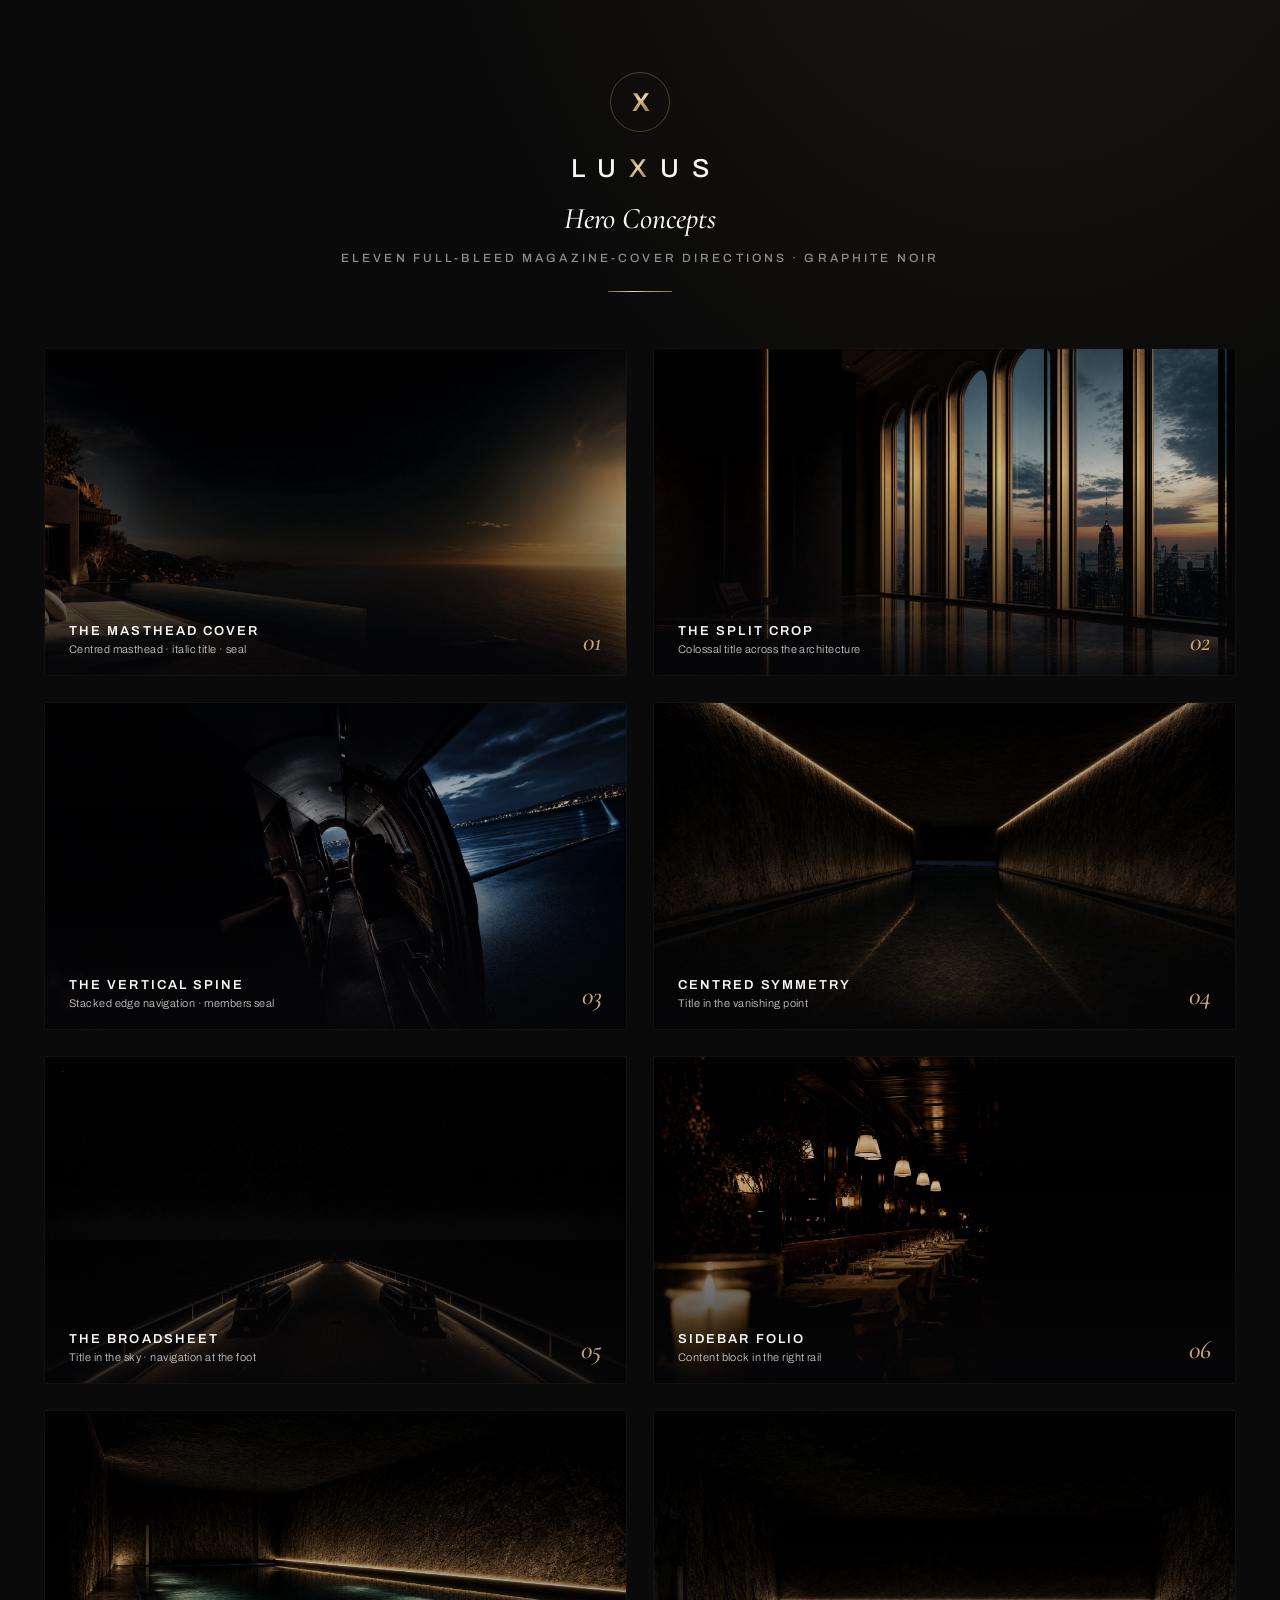
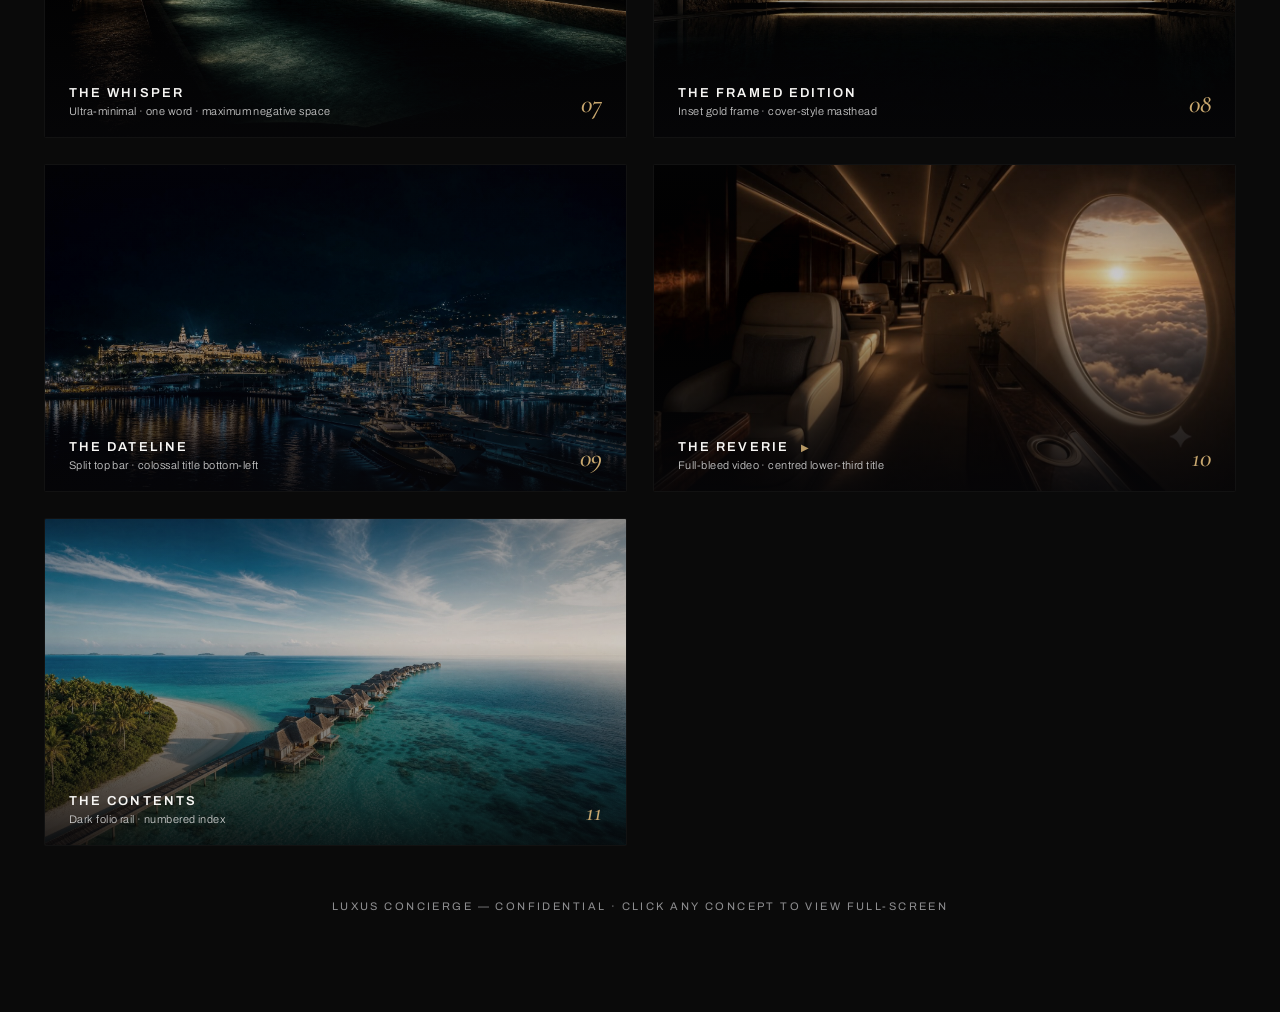
==== index.html @ f324dc30 "Add files via upload" ====
<!DOCTYPE html>
<html lang="en">
<head>
<meta charset="UTF-8" />
<meta name="viewport" content="width=device-width, initial-scale=1.0" />
<title>Luxus — Hero Concepts</title>
<link rel="preconnect" href="https://fonts.googleapis.com" />
<link rel="preconnect" href="https://fonts.gstatic.com" crossorigin />
<link href="https://fonts.googleapis.com/css2?family=Cormorant+Garamond:ital,wght@0,400;0,500;0,600;1,400;1,500;1,600&family=Archivo:wght@300;400;500;600&display=swap" rel="stylesheet" />
<style>
  :root{
    --gold:#B08D57; --goldSoft:#C9A86F; --ink:#F6F5F3; --inkSoft:#CBCBCB; --mute:#8E8E90;
    --goldGrad:linear-gradient(155deg,#7E6234 0%,#E9D6AC 40%,#C2A06A 58%,#8E703E 100%);
    --serif:'Cormorant Garamond',Georgia,serif; --sans:'Archivo',system-ui,sans-serif;
  }
  *{box-sizing:border-box;margin:0;padding:0;}
  body{background:#0A0A0A;color:var(--ink);font-family:var(--sans);-webkit-font-smoothing:antialiased;
    background-image:radial-gradient(80% 50% at 80% -10%,rgba(176,141,87,.10),transparent 60%);}
  .gold{background:var(--goldGrad);-webkit-background-clip:text;background-clip:text;color:transparent;}
  .wrap{max-width:1380px;margin:0 auto;padding:72px 44px 100px;}

  header{display:flex;flex-direction:column;align-items:center;text-align:center;margin-bottom:56px;}
  .mono{width:60px;height:60px;border-radius:50%;border:1px solid rgba(176,141,87,.4);display:flex;align-items:center;justify-content:center;margin-bottom:22px;}
  .mono span{font-family:var(--sans);font-weight:600;font-size:26px;padding-left:2px;}
  .wm{font-family:var(--sans);font-weight:500;font-size:26px;letter-spacing:.5em;padding-left:.5em;}
  .sub{font-family:var(--serif);font-style:italic;font-weight:500;font-size:30px;color:var(--ink);margin-top:18px;white-space:nowrap;}
  .meta{font-size:12px;font-weight:500;letter-spacing:.26em;text-transform:uppercase;color:var(--mute);margin-top:14px;}
  .rule{width:64px;height:1px;background:var(--goldGrad);margin:26px auto 0;}

  .grid{display:grid;grid-template-columns:repeat(2,1fr);gap:26px;}
  @media (max-width:760px){.grid{grid-template-columns:1fr;}}
  .card{position:relative;display:block;aspect-ratio:16/9;overflow:hidden;border-radius:2px;
    border:1px solid rgba(255,255,255,.07);text-decoration:none;background:#000;}
  .card img{position:absolute;inset:0;width:100%;height:100%;object-fit:cover;
    transition:transform .9s cubic-bezier(.2,.7,.3,1);filter:saturate(.74) brightness(.8) contrast(1.04);}
  .card:hover img{transform:scale(1.045);filter:saturate(.82) brightness(.95) contrast(1.04);}
  .card .ov{position:absolute;inset:0;background:linear-gradient(180deg,rgba(8,8,10,.25) 0%,transparent 38%,rgba(6,6,8,.85) 100%);}
  .card .edge{position:absolute;inset:0;border:1px solid transparent;transition:border-color .3s;}
  .card:hover .edge{border-color:rgba(176,141,87,.55);}
  .card .info{position:absolute;left:24px;right:24px;bottom:20px;display:flex;align-items:flex-end;justify-content:space-between;gap:12px;}
  .card .no{font-family:var(--serif);font-style:italic;font-weight:500;font-size:26px;color:var(--goldSoft);line-height:1;}
  .card .ttl{font-family:var(--sans);font-size:13px;font-weight:600;letter-spacing:.16em;text-transform:uppercase;color:var(--ink);margin-bottom:5px;}
  .card .dsc{font-family:var(--sans);font-size:11px;font-weight:300;letter-spacing:.04em;color:var(--inkSoft);}
  .card .view{font-family:var(--sans);font-size:11px;font-weight:500;letter-spacing:.22em;text-transform:uppercase;color:var(--goldSoft);white-space:nowrap;opacity:0;transition:opacity .3s;}
  .card:hover .view{opacity:1;}
  .motion{display:inline-block;margin-left:7px;font-size:10px;color:var(--goldSoft);vertical-align:middle;opacity:.9;}

  footer{text-align:center;margin-top:54px;font-size:11px;font-weight:400;letter-spacing:.22em;text-transform:uppercase;color:var(--mute);}
</style>
</head>
<body>
<div class="wrap">
  <header>
    <div class="mono"><span class="gold">X</span></div>
    <div class="wm">LU<span class="gold">X</span>US</div>
    <div class="sub">Hero Concepts</div>
    <div class="meta">Eleven full-bleed magazine-cover directions · Graphite Noir</div>
    <div class="rule"></div>
  </header>

  <div class="grid">
    <a class="card" href="01.html"><img src="images/hero-villa.jpg" alt="" /><div class="ov"></div><div class="edge"></div>
      <div class="info"><div><div class="ttl">The Masthead Cover</div><div class="dsc">Centred masthead · italic title · seal</div></div><div class="no">01</div></div></a>
    <a class="card" href="02.html"><img src="images/hero-city.jpg" alt="" /><div class="ov"></div><div class="edge"></div>
      <div class="info"><div><div class="ttl">The Split Crop</div><div class="dsc">Colossal title across the architecture</div></div><div class="no">02</div></div></a>
    <a class="card" href="03.html"><img src="images/hero-jet.jpg" alt="" /><div class="ov"></div><div class="edge"></div>
      <div class="info"><div><div class="ttl">The Vertical Spine</div><div class="dsc">Stacked edge navigation · members seal</div></div><div class="no">03</div></div></a>
    <a class="card" href="04.html"><img src="images/hero-pool.jpg" alt="" /><div class="ov"></div><div class="edge"></div>
      <div class="info"><div><div class="ttl">Centred Symmetry</div><div class="dsc">Title in the vanishing point</div></div><div class="no">04</div></div></a>
    <a class="card" href="05.html"><img src="images/hero-yacht.jpg" alt="" /><div class="ov"></div><div class="edge"></div>
      <div class="info"><div><div class="ttl">The Broadsheet</div><div class="dsc">Title in the sky · navigation at the foot</div></div><div class="no">05</div></div></a>
    <a class="card" href="06.html"><img src="images/hero-dining.jpg" alt="" /><div class="ov"></div><div class="edge"></div>
      <div class="info"><div><div class="ttl">Sidebar Folio</div><div class="dsc">Content block in the right rail</div></div><div class="no">06</div></div></a>
    <a class="card" href="07.html"><img src="images/hero-grotto.jpg" alt="" /><div class="ov"></div><div class="edge"></div>
      <div class="info"><div><div class="ttl">The Whisper</div><div class="dsc">Ultra-minimal · one word · maximum negative space</div></div><div class="no">07</div></div></a>
    <a class="card" href="08.html"><img src="images/hero-spa.jpg" alt="" /><div class="ov"></div><div class="edge"></div>
      <div class="info"><div><div class="ttl">The Framed Edition</div><div class="dsc">Inset gold frame · cover-style masthead</div></div><div class="no">08</div></div></a>
    <a class="card" href="09.html"><img src="images/hero-monaco.jpg" alt="" /><div class="ov"></div><div class="edge"></div>
      <div class="info"><div><div class="ttl">The Dateline</div><div class="dsc">Split top bar · colossal title bottom-left</div></div><div class="no">09</div></div></a>
    <a class="card" href="10.html"><img src="images/hero-reverie.jpg" alt="" /><div class="ov"></div><div class="edge"></div>
      <div class="info"><div><div class="ttl">The Reverie <span class="motion">▶</span></div><div class="dsc">Full-bleed video · centred lower-third title</div></div><div class="no">10</div></div></a>
    <a class="card" href="11.html"><img src="images/hero-island.jpg" alt="" /><div class="ov"></div><div class="edge"></div>
      <div class="info"><div><div class="ttl">The Contents</div><div class="dsc">Dark folio rail · numbered index</div></div><div class="no">11</div></div></a>
  </div>

  <footer>Luxus Concierge — Confidential · Click any concept to view full-screen</footer>
</div>
</body>
</html>
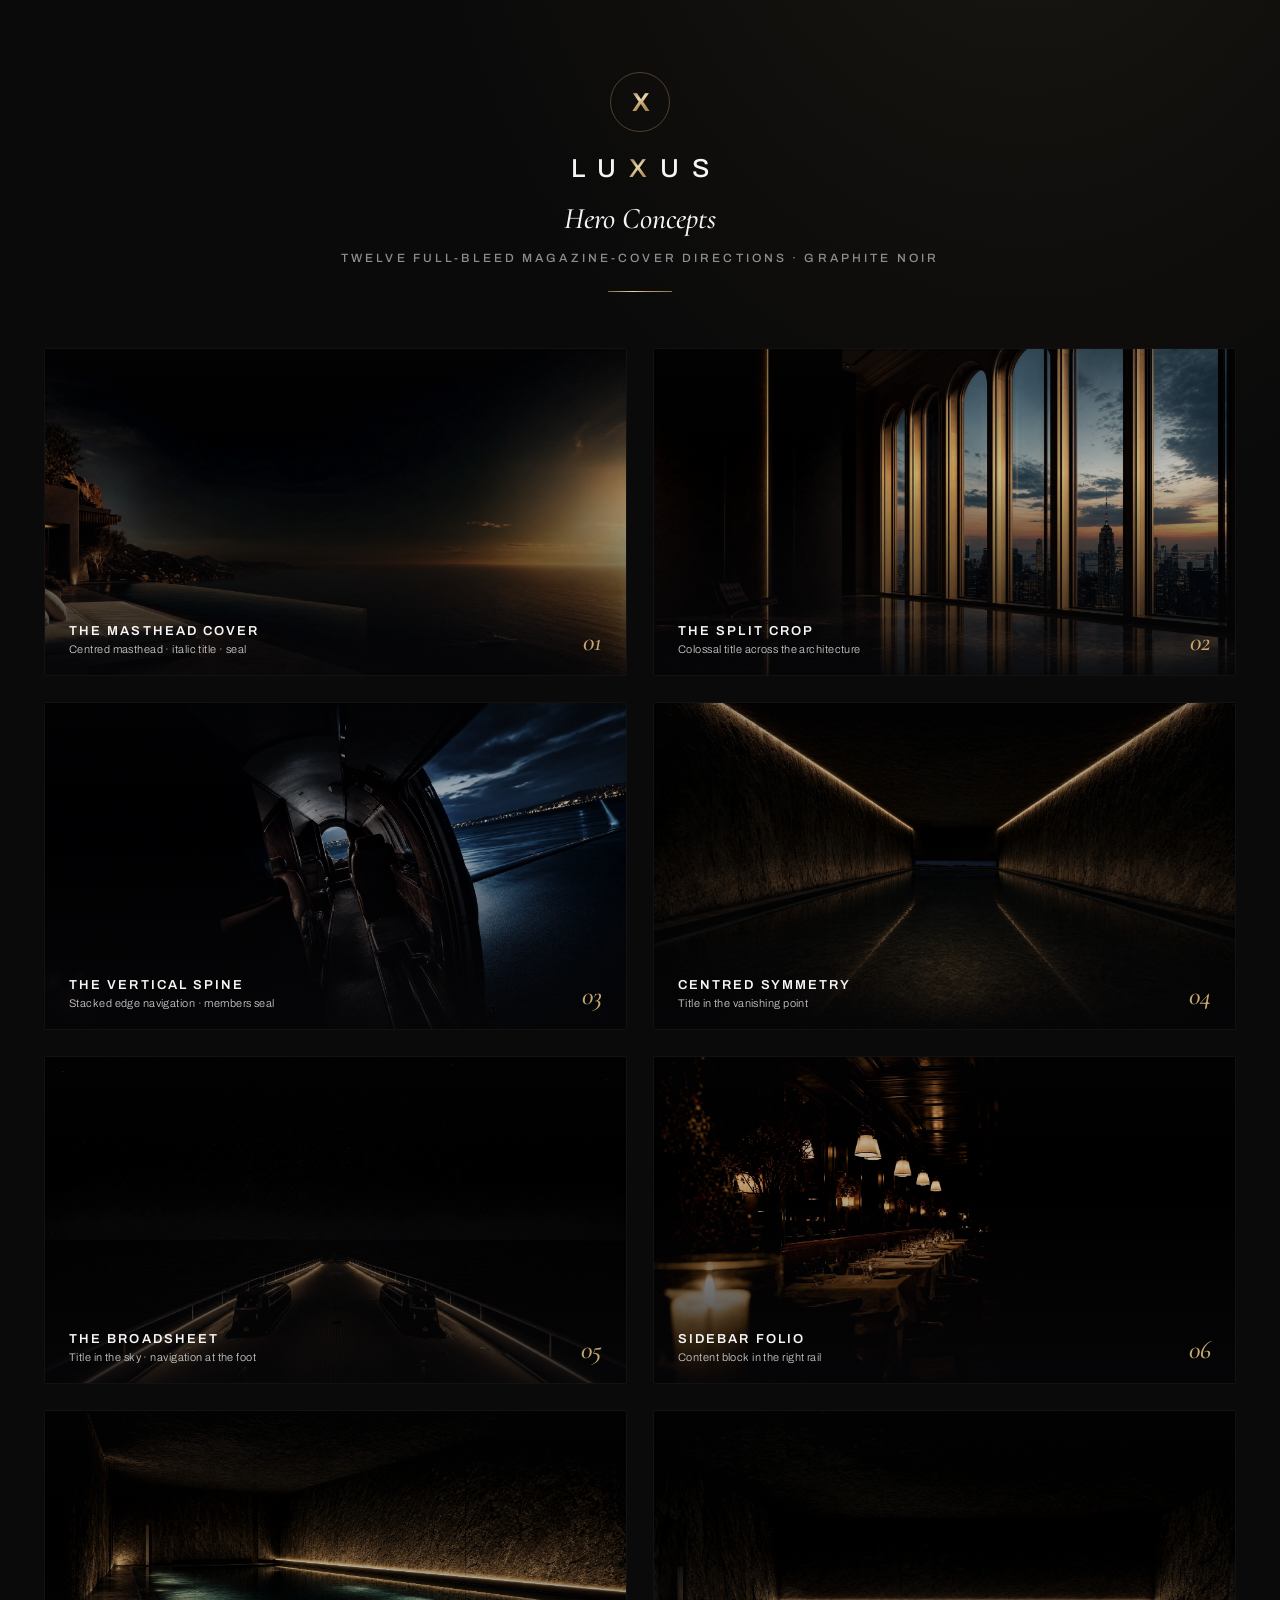
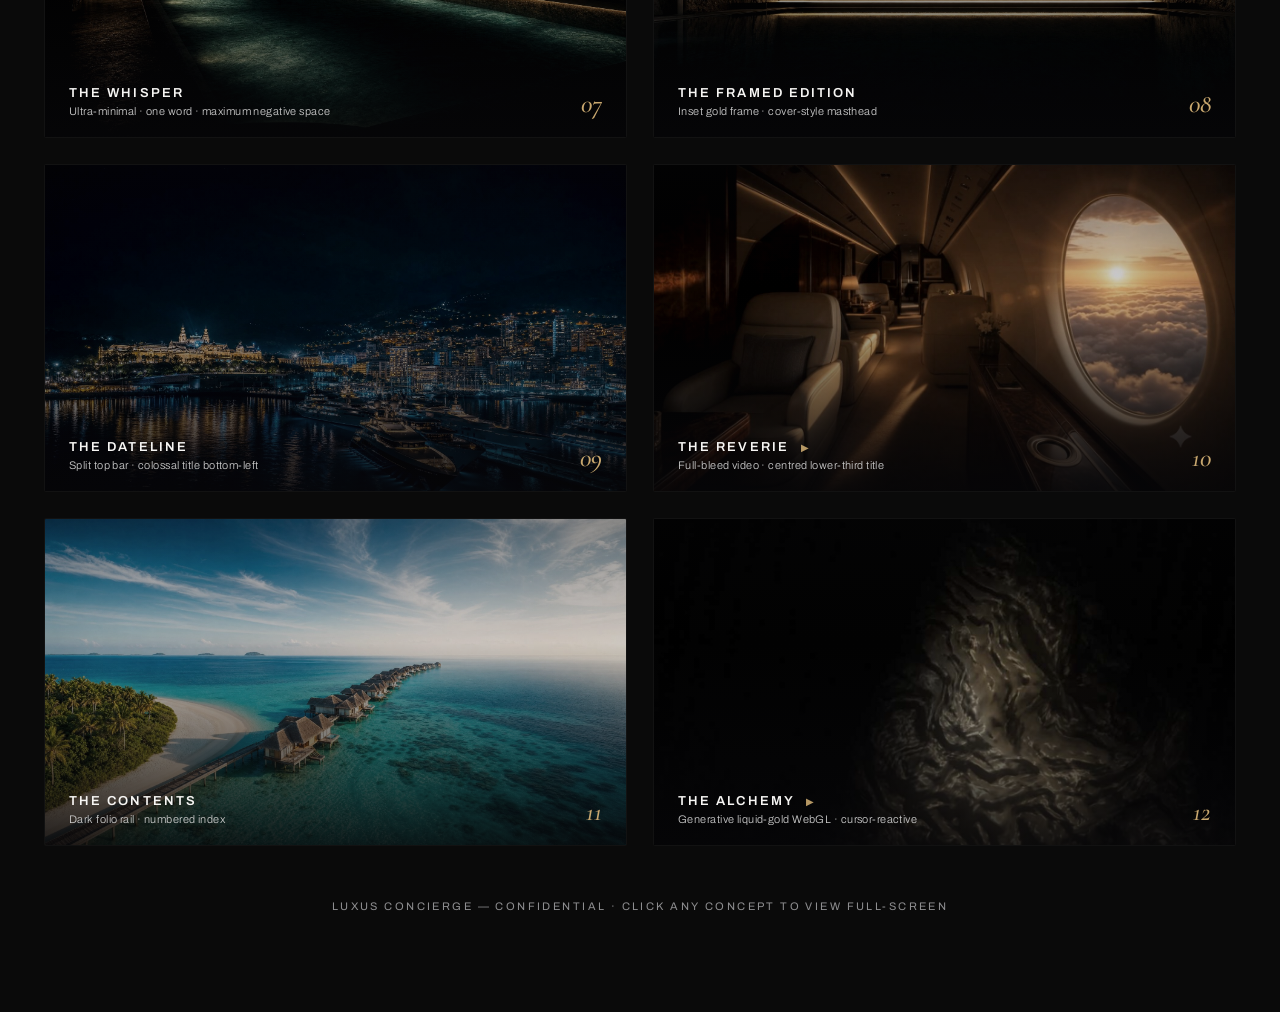
==== commit 5c60d161: "Add files via upload" ====
--- a/index.html
+++ b/index.html
@@ -54,7 +54,7 @@
     <div class="mono"><span class="gold">X</span></div>
     <div class="wm">LU<span class="gold">X</span>US</div>
     <div class="sub">Hero Concepts</div>
-    <div class="meta">Eleven full-bleed magazine-cover directions · Graphite Noir</div>
+    <div class="meta">Twelve full-bleed magazine-cover directions · Graphite Noir</div>
     <div class="rule"></div>
   </header>
 
@@ -81,6 +81,8 @@
       <div class="info"><div><div class="ttl">The Reverie <span class="motion">▶</span></div><div class="dsc">Full-bleed video · centred lower-third title</div></div><div class="no">10</div></div></a>
     <a class="card" href="11.html"><img src="images/hero-island.jpg" alt="" /><div class="ov"></div><div class="edge"></div>
       <div class="info"><div><div class="ttl">The Contents</div><div class="dsc">Dark folio rail · numbered index</div></div><div class="no">11</div></div></a>
+    <a class="card" href="12.html"><img src="images/hero-alchemy.jpg" alt="" /><div class="ov"></div><div class="edge"></div>
+      <div class="info"><div><div class="ttl">The Alchemy <span class="motion">▶</span></div><div class="dsc">Generative liquid-gold WebGL · cursor-reactive</div></div><div class="no">12</div></div></a>
   </div>
 
   <footer>Luxus Concierge — Confidential · Click any concept to view full-screen</footer>
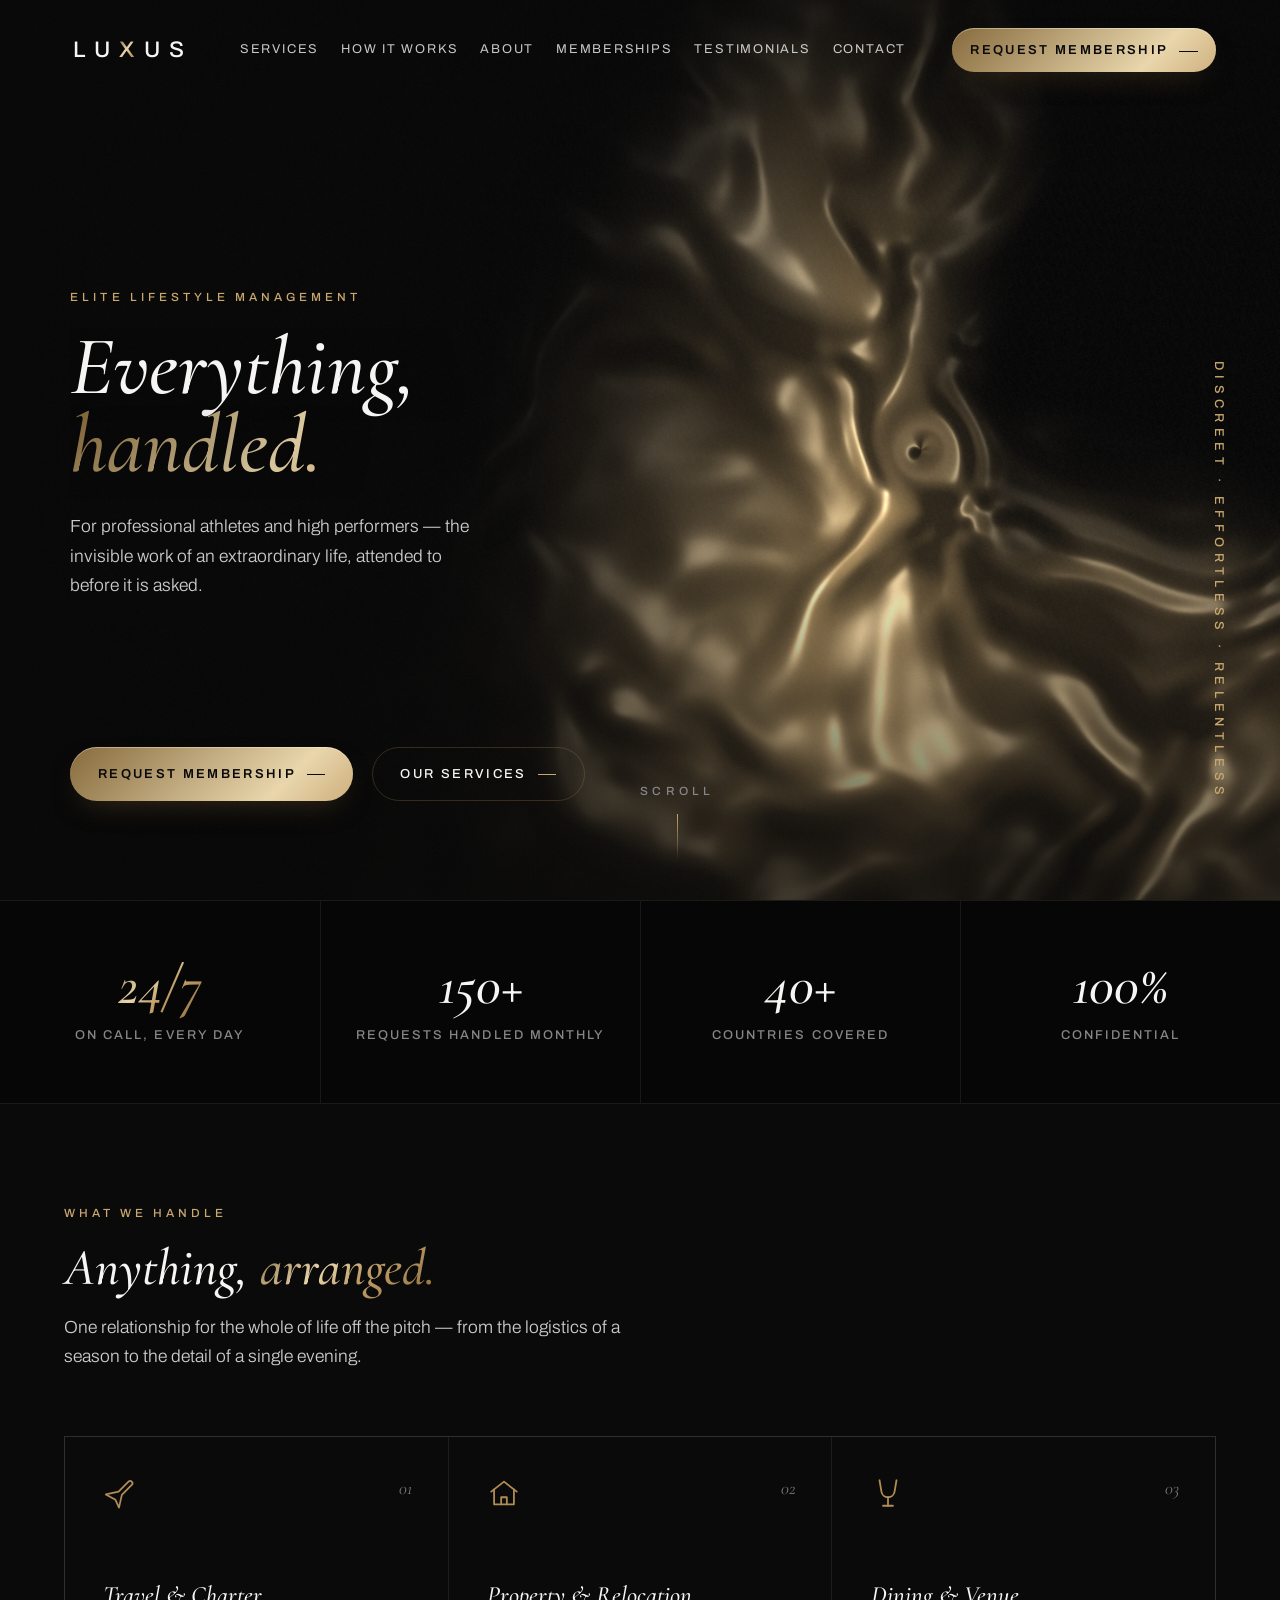
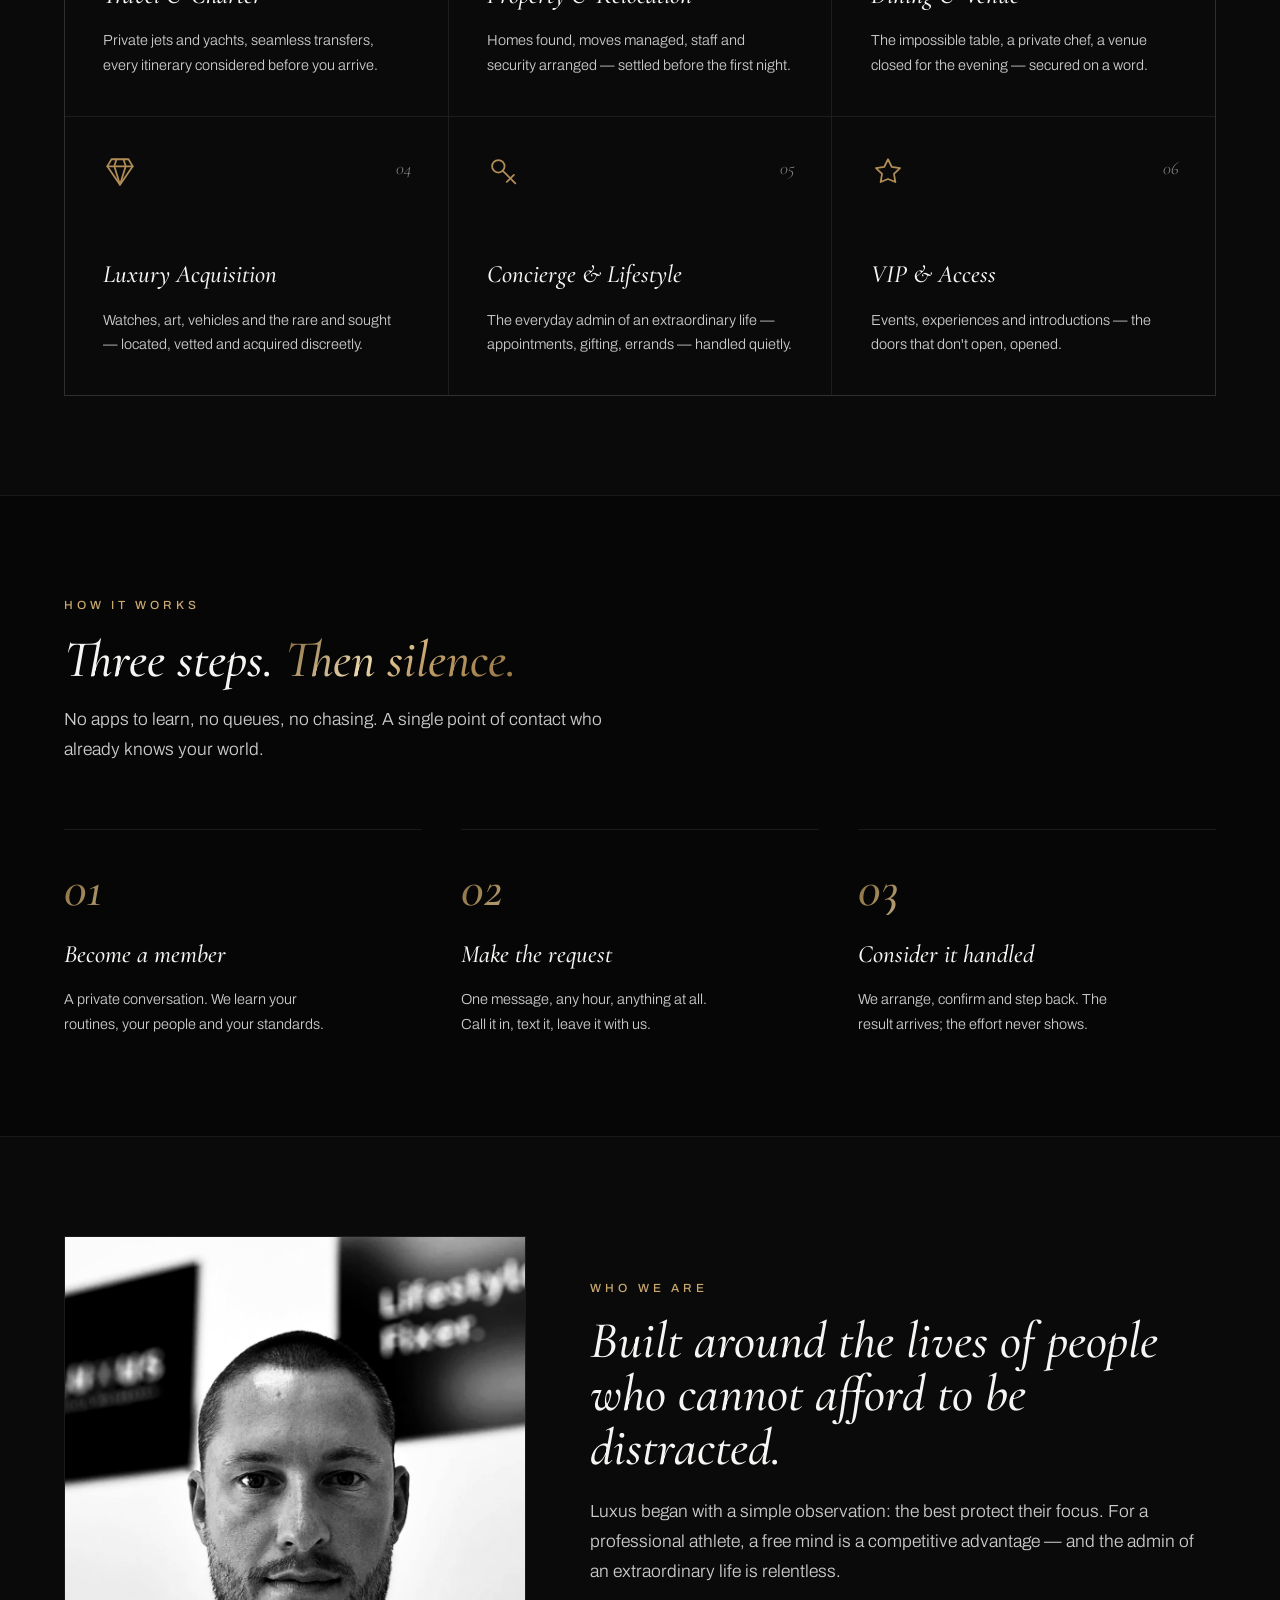
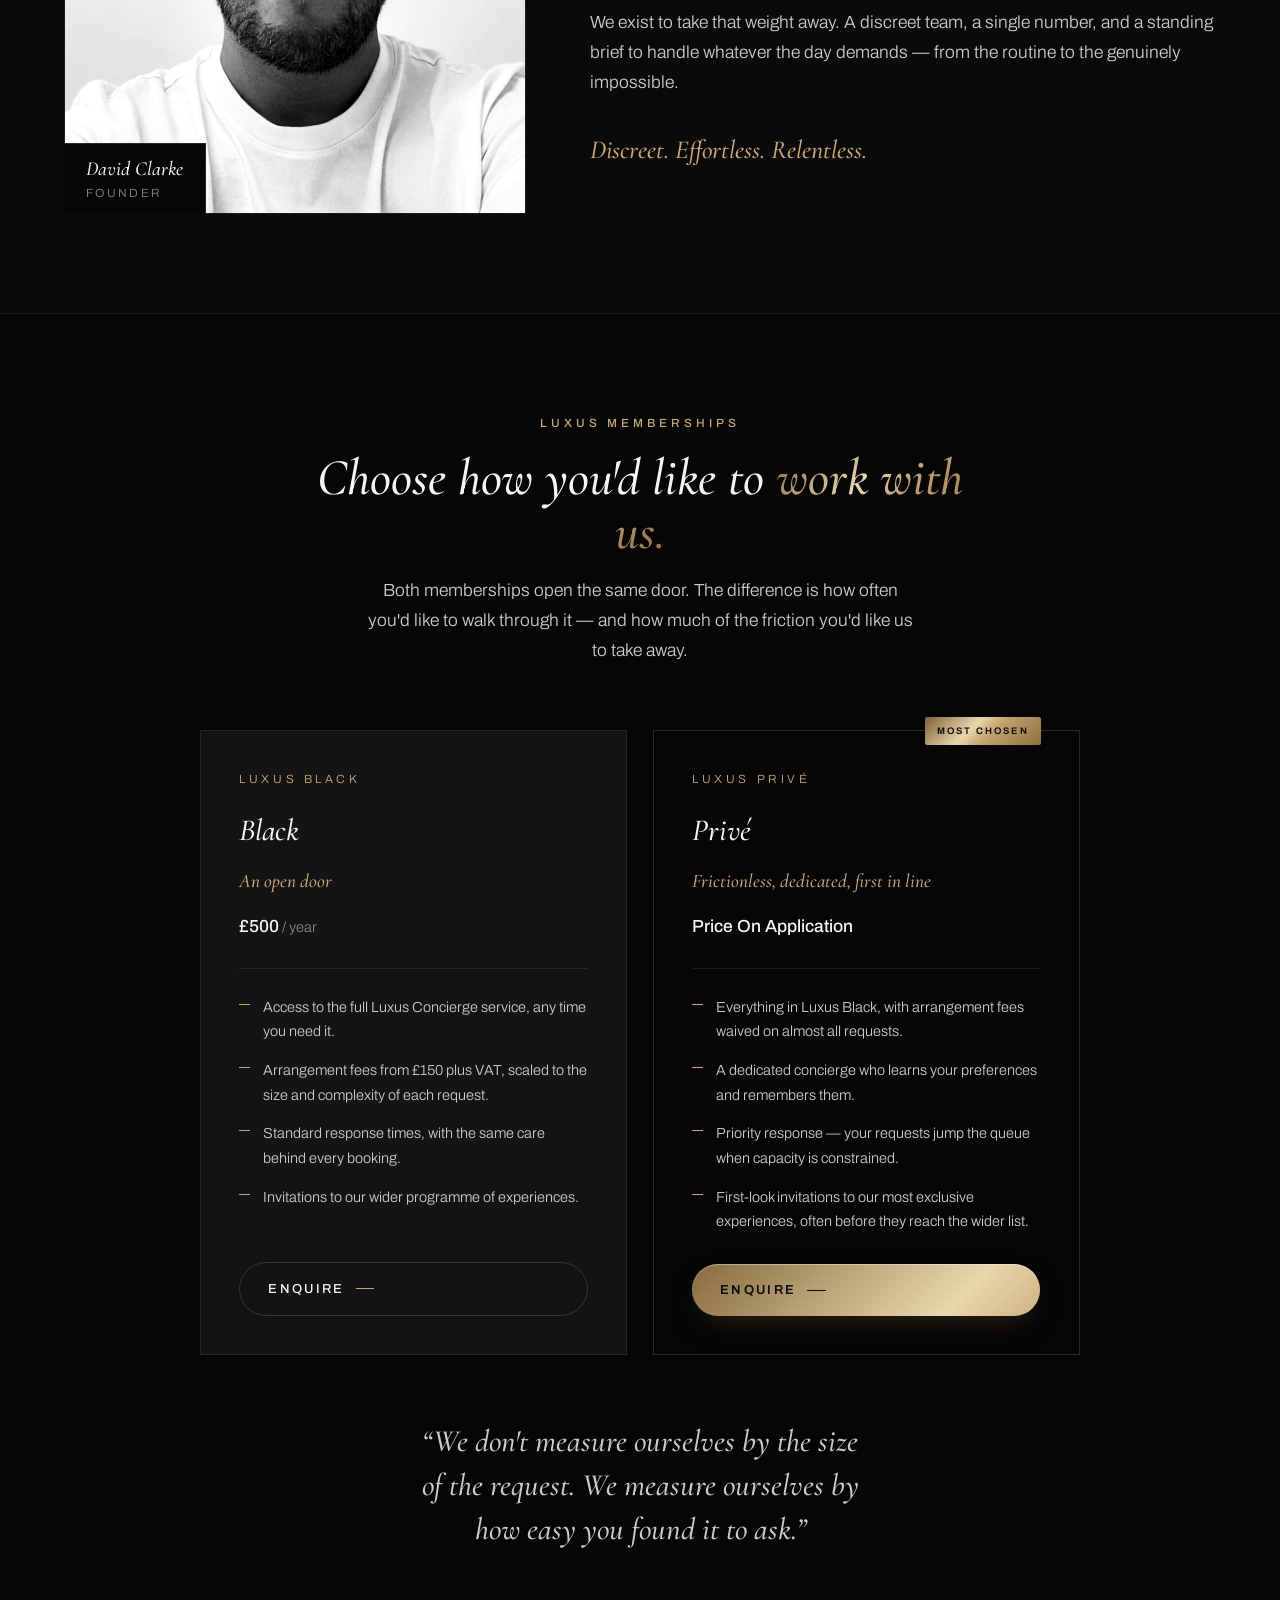
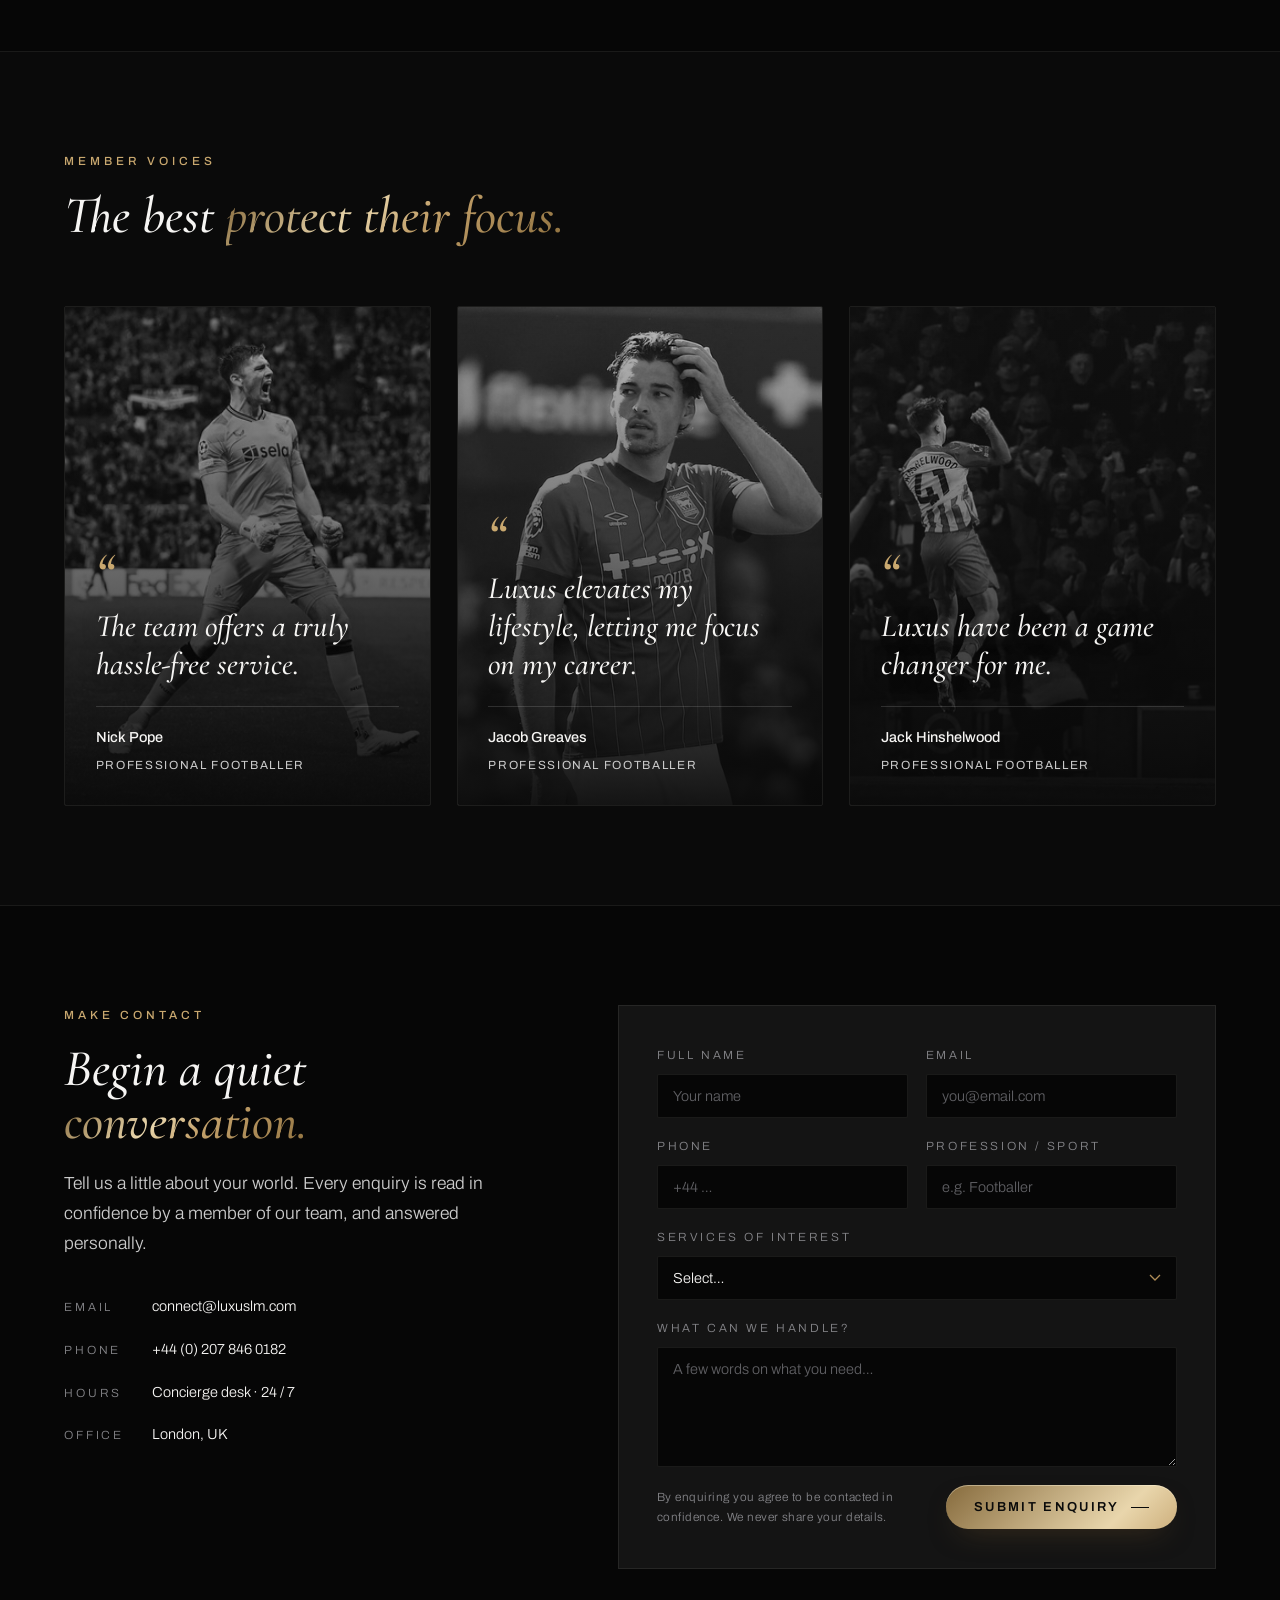
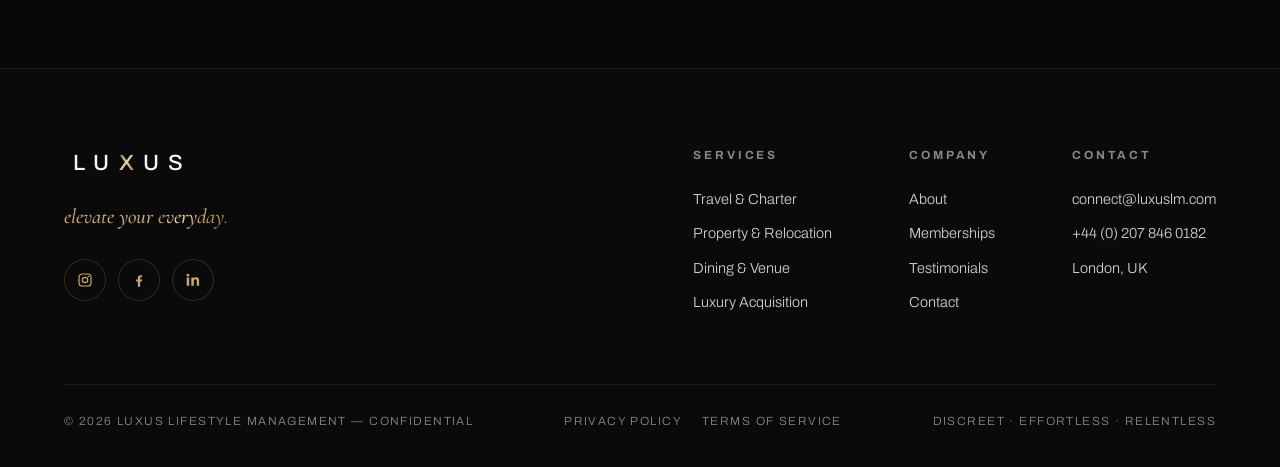
==== commit 4a99a28c: "Add files via upload" ====
--- a/index.html
+++ b/index.html
@@ -3,89 +3,349 @@
 <head>
 <meta charset="UTF-8" />
 <meta name="viewport" content="width=device-width, initial-scale=1.0" />
-<title>Luxus — Hero Concepts</title>
+<title>Luxus — Elite Lifestyle Concierge</title>
+<meta name="description" content="Elite lifestyle concierge for professional athletes and high performers. Everything, handled — discreetly, effortlessly, relentlessly." />
 <link rel="preconnect" href="https://fonts.googleapis.com" />
 <link rel="preconnect" href="https://fonts.gstatic.com" crossorigin />
 <link href="https://fonts.googleapis.com/css2?family=Cormorant+Garamond:ital,wght@0,400;0,500;0,600;1,400;1,500;1,600&family=Archivo:wght@300;400;500;600&display=swap" rel="stylesheet" />
-<style>
-  :root{
-    --gold:#B08D57; --goldSoft:#C9A86F; --ink:#F6F5F3; --inkSoft:#CBCBCB; --mute:#8E8E90;
-    --goldGrad:linear-gradient(155deg,#7E6234 0%,#E9D6AC 40%,#C2A06A 58%,#8E703E 100%);
-    --serif:'Cormorant Garamond',Georgia,serif; --sans:'Archivo',system-ui,sans-serif;
-  }
-  *{box-sizing:border-box;margin:0;padding:0;}
-  body{background:#0A0A0A;color:var(--ink);font-family:var(--sans);-webkit-font-smoothing:antialiased;
-    background-image:radial-gradient(80% 50% at 80% -10%,rgba(176,141,87,.10),transparent 60%);}
-  .gold{background:var(--goldGrad);-webkit-background-clip:text;background-clip:text;color:transparent;}
-  .wrap{max-width:1380px;margin:0 auto;padding:72px 44px 100px;}
-
-  header{display:flex;flex-direction:column;align-items:center;text-align:center;margin-bottom:56px;}
-  .mono{width:60px;height:60px;border-radius:50%;border:1px solid rgba(176,141,87,.4);display:flex;align-items:center;justify-content:center;margin-bottom:22px;}
-  .mono span{font-family:var(--sans);font-weight:600;font-size:26px;padding-left:2px;}
-  .wm{font-family:var(--sans);font-weight:500;font-size:26px;letter-spacing:.5em;padding-left:.5em;}
-  .sub{font-family:var(--serif);font-style:italic;font-weight:500;font-size:30px;color:var(--ink);margin-top:18px;white-space:nowrap;}
-  .meta{font-size:12px;font-weight:500;letter-spacing:.26em;text-transform:uppercase;color:var(--mute);margin-top:14px;}
-  .rule{width:64px;height:1px;background:var(--goldGrad);margin:26px auto 0;}
-
-  .grid{display:grid;grid-template-columns:repeat(2,1fr);gap:26px;}
-  @media (max-width:760px){.grid{grid-template-columns:1fr;}}
-  .card{position:relative;display:block;aspect-ratio:16/9;overflow:hidden;border-radius:2px;
-    border:1px solid rgba(255,255,255,.07);text-decoration:none;background:#000;}
-  .card img{position:absolute;inset:0;width:100%;height:100%;object-fit:cover;
-    transition:transform .9s cubic-bezier(.2,.7,.3,1);filter:saturate(.74) brightness(.8) contrast(1.04);}
-  .card:hover img{transform:scale(1.045);filter:saturate(.82) brightness(.95) contrast(1.04);}
-  .card .ov{position:absolute;inset:0;background:linear-gradient(180deg,rgba(8,8,10,.25) 0%,transparent 38%,rgba(6,6,8,.85) 100%);}
-  .card .edge{position:absolute;inset:0;border:1px solid transparent;transition:border-color .3s;}
-  .card:hover .edge{border-color:rgba(176,141,87,.55);}
-  .card .info{position:absolute;left:24px;right:24px;bottom:20px;display:flex;align-items:flex-end;justify-content:space-between;gap:12px;}
-  .card .no{font-family:var(--serif);font-style:italic;font-weight:500;font-size:26px;color:var(--goldSoft);line-height:1;}
-  .card .ttl{font-family:var(--sans);font-size:13px;font-weight:600;letter-spacing:.16em;text-transform:uppercase;color:var(--ink);margin-bottom:5px;}
-  .card .dsc{font-family:var(--sans);font-size:11px;font-weight:300;letter-spacing:.04em;color:var(--inkSoft);}
-  .card .view{font-family:var(--sans);font-size:11px;font-weight:500;letter-spacing:.22em;text-transform:uppercase;color:var(--goldSoft);white-space:nowrap;opacity:0;transition:opacity .3s;}
-  .card:hover .view{opacity:1;}
-  .motion{display:inline-block;margin-left:7px;font-size:10px;color:var(--goldSoft);vertical-align:middle;opacity:.9;}
-
-  footer{text-align:center;margin-top:54px;font-size:11px;font-weight:400;letter-spacing:.22em;text-transform:uppercase;color:var(--mute);}
-</style>
+<link rel="stylesheet" href="site.css" />
 </head>
 <body>
-<div class="wrap">
-  <header>
-    <div class="mono"><span class="gold">X</span></div>
-    <div class="wm">LU<span class="gold">X</span>US</div>
-    <div class="sub">Hero Concepts</div>
-    <div class="meta">Twelve full-bleed magazine-cover directions · Graphite Noir</div>
-    <div class="rule"></div>
-  </header>
-
+
+<!-- ============ HEADER ============ -->
+<header class="site-header">
+  <div class="shell hdr-inner">
+    <a class="brand" href="#top" aria-label="Luxus home"><span class="wm">LU<span class="gold">X</span>US</span></a>
+    <nav class="nav">
+      <a href="#services">Services</a>
+      <a href="#how">How it works</a>
+      <a href="#about">About</a>
+      <a href="#memberships">Memberships</a>
+      <a href="#testimonials">Testimonials</a>
+      <a href="#contact">Contact</a>
+    </nav>
+    <a class="hdr-cta" href="#contact"><span class="btn">Request Membership<span class="ar"></span></span></a>
+    <button class="burger" aria-label="Menu"><span></span><span></span><span></span></button>
+  </div>
+</header>
+
+<!-- mobile drawer -->
+<nav class="mnav">
+  <a href="#services">Services</a>
+  <a href="#how">How it works</a>
+  <a href="#about">About</a>
+  <a href="#memberships">Memberships</a>
+  <a href="#testimonials">Testimonials</a>
+  <a href="#contact">Contact</a>
+  <a class="mcta" href="#contact"><span class="btn">Request Membership<span class="ar"></span></span></a>
+</nav>
+
+<!-- ============ HERO ============ -->
+<section class="hero" id="top" data-screen-label="Hero">
+  <div class="glfallback"></div>
+  <canvas id="gl"></canvas>
+  <div class="scrim"></div>
+  <div class="grain"></div>
+  <div class="shell hero-inner">
+    <div class="hero-stage">
+      <div class="eyebrow k anim a0">Elite Lifestyle Management</div>
+      <h1>
+        <span class="ln"><span>Everything,</span></span>
+        <span class="ln"><span class="gold">handled.</span></span>
+      </h1>
+      <p class="lede anim a2">For professional athletes and high performers — the invisible work of an extraordinary life, attended to before it is asked.</p>
+    </div>
+  </div>
+  <div class="shell hero-foot">
+    <div class="hero-cta anim a3">
+      <a class="btn" href="#contact">Request Membership<span class="ar"></span></a>
+      <a class="btn-ghost" href="#services">Our Services<span class="ar"></span></a>
+    </div>
+  </div>
+  <div class="vcap anim a4">Discreet · Effortless · Relentless</div>
+  <div class="scrollcue anim a5"><span class="lab">Scroll</span><span class="ln"></span></div>
+</section>
+
+<!-- ============ STAT BAND ============ -->
+<section class="band" data-screen-label="Credibility band">
   <div class="grid">
-    <a class="card" href="01.html"><img src="images/hero-villa.jpg" alt="" /><div class="ov"></div><div class="edge"></div>
-      <div class="info"><div><div class="ttl">The Masthead Cover</div><div class="dsc">Centred masthead · italic title · seal</div></div><div class="no">01</div></div></a>
-    <a class="card" href="02.html"><img src="images/hero-city.jpg" alt="" /><div class="ov"></div><div class="edge"></div>
-      <div class="info"><div><div class="ttl">The Split Crop</div><div class="dsc">Colossal title across the architecture</div></div><div class="no">02</div></div></a>
-    <a class="card" href="03.html"><img src="images/hero-jet.jpg" alt="" /><div class="ov"></div><div class="edge"></div>
-      <div class="info"><div><div class="ttl">The Vertical Spine</div><div class="dsc">Stacked edge navigation · members seal</div></div><div class="no">03</div></div></a>
-    <a class="card" href="04.html"><img src="images/hero-pool.jpg" alt="" /><div class="ov"></div><div class="edge"></div>
-      <div class="info"><div><div class="ttl">Centred Symmetry</div><div class="dsc">Title in the vanishing point</div></div><div class="no">04</div></div></a>
-    <a class="card" href="05.html"><img src="images/hero-yacht.jpg" alt="" /><div class="ov"></div><div class="edge"></div>
-      <div class="info"><div><div class="ttl">The Broadsheet</div><div class="dsc">Title in the sky · navigation at the foot</div></div><div class="no">05</div></div></a>
-    <a class="card" href="06.html"><img src="images/hero-dining.jpg" alt="" /><div class="ov"></div><div class="edge"></div>
-      <div class="info"><div><div class="ttl">Sidebar Folio</div><div class="dsc">Content block in the right rail</div></div><div class="no">06</div></div></a>
-    <a class="card" href="07.html"><img src="images/hero-grotto.jpg" alt="" /><div class="ov"></div><div class="edge"></div>
-      <div class="info"><div><div class="ttl">The Whisper</div><div class="dsc">Ultra-minimal · one word · maximum negative space</div></div><div class="no">07</div></div></a>
-    <a class="card" href="08.html"><img src="images/hero-spa.jpg" alt="" /><div class="ov"></div><div class="edge"></div>
-      <div class="info"><div><div class="ttl">The Framed Edition</div><div class="dsc">Inset gold frame · cover-style masthead</div></div><div class="no">08</div></div></a>
-    <a class="card" href="09.html"><img src="images/hero-monaco.jpg" alt="" /><div class="ov"></div><div class="edge"></div>
-      <div class="info"><div><div class="ttl">The Dateline</div><div class="dsc">Split top bar · colossal title bottom-left</div></div><div class="no">09</div></div></a>
-    <a class="card" href="10.html"><img src="images/hero-reverie.jpg" alt="" /><div class="ov"></div><div class="edge"></div>
-      <div class="info"><div><div class="ttl">The Reverie <span class="motion">▶</span></div><div class="dsc">Full-bleed video · centred lower-third title</div></div><div class="no">10</div></div></a>
-    <a class="card" href="11.html"><img src="images/hero-island.jpg" alt="" /><div class="ov"></div><div class="edge"></div>
-      <div class="info"><div><div class="ttl">The Contents</div><div class="dsc">Dark folio rail · numbered index</div></div><div class="no">11</div></div></a>
-    <a class="card" href="12.html"><img src="images/hero-alchemy.jpg" alt="" /><div class="ov"></div><div class="edge"></div>
-      <div class="info"><div><div class="ttl">The Alchemy <span class="motion">▶</span></div><div class="dsc">Generative liquid-gold WebGL · cursor-reactive</div></div><div class="no">12</div></div></a>
-  </div>
-
-  <footer>Luxus Concierge — Confidential · Click any concept to view full-screen</footer>
-</div>
+    <div class="cell reveal"><div class="num"><span class="gold">24/7</span></div><div class="lab">On call, every day</div></div>
+    <div class="cell reveal reveal-d1"><div class="num"><span data-count="150" data-suffix="+">150+</span></div><div class="lab">Requests handled monthly</div></div>
+    <div class="cell reveal reveal-d2"><div class="num"><span data-count="40" data-suffix="+">40+</span></div><div class="lab">Countries covered</div></div>
+    <div class="cell reveal reveal-d3"><div class="num"><span data-count="100" data-suffix="%">100%</span></div><div class="lab">Confidential</div></div>
+  </div>
+</section>
+
+<!-- ============ SERVICES ============ -->
+<section class="section" id="services" data-screen-label="Services">
+  <div class="shell">
+    <div class="sec-head reveal">
+      <div class="eyebrow">What we handle</div>
+      <h2>Anything, <span class="gold">arranged.</span></h2>
+      <p>One relationship for the whole of life off the pitch — from the logistics of a season to the detail of a single evening.</p>
+    </div>
+
+    <div class="svc-grid">
+      <article class="svc reveal">
+        <div class="ic"><svg viewBox="0 0 24 24" fill="none" stroke="currentColor" stroke-width="1.25" stroke-linecap="round" stroke-linejoin="round"><path d="M2 13l9-2 7-7a1.6 1.6 0 0 1 2.3 2.3l-7 7-2 9-2.5-5.5L2 13z"/></svg></div>
+        <span class="idx">01</span>
+        <h3>Travel &amp; Charter</h3>
+        <p>Private jets and yachts, seamless transfers, every itinerary considered before you arrive.</p>
+      </article>
+      <article class="svc reveal reveal-d1">
+        <div class="ic"><svg viewBox="0 0 24 24" fill="none" stroke="currentColor" stroke-width="1.25" stroke-linecap="round" stroke-linejoin="round"><path d="M3 11l9-7 9 7"/><path d="M5 9.5V20h14V9.5"/><path d="M10 20v-5h4v5"/></svg></div>
+        <span class="idx">02</span>
+        <h3>Property &amp; Relocation</h3>
+        <p>Homes found, moves managed, staff and security arranged — settled before the first night.</p>
+      </article>
+      <article class="svc reveal reveal-d2">
+        <div class="ic"><svg viewBox="0 0 24 24" fill="none" stroke="currentColor" stroke-width="1.25" stroke-linecap="round" stroke-linejoin="round"><path d="M6 3l1.4 8.2A4.6 4.6 0 0 0 12 15a4.6 4.6 0 0 0 4.6-3.8L18 3"/><path d="M12 15v6"/><path d="M8.5 21h7"/></svg></div>
+        <span class="idx">03</span>
+        <h3>Dining &amp; Venue</h3>
+        <p>The impossible table, a private chef, a venue closed for the evening — secured on a word.</p>
+      </article>
+      <article class="svc reveal">
+        <div class="ic"><svg viewBox="0 0 24 24" fill="none" stroke="currentColor" stroke-width="1.25" stroke-linecap="round" stroke-linejoin="round"><path d="M6 3h12l3 5-9 13L3 8z"/><path d="M3 8h18"/><path d="M9.5 3 8 8l4 13 4-13-1.5-5"/></svg></div>
+        <span class="idx">04</span>
+        <h3>Luxury Acquisition</h3>
+        <p>Watches, art, vehicles and the rare and sought — located, vetted and acquired discreetly.</p>
+      </article>
+      <article class="svc reveal reveal-d1">
+        <div class="ic"><svg viewBox="0 0 24 24" fill="none" stroke="currentColor" stroke-width="1.25" stroke-linecap="round" stroke-linejoin="round"><circle cx="8" cy="8" r="4.4"/><path d="M11 11l9 9"/><path d="M16.5 16.5 19 14M14 19l2.5-2.5"/></svg></div>
+        <span class="idx">05</span>
+        <h3>Concierge &amp; Lifestyle</h3>
+        <p>The everyday admin of an extraordinary life — appointments, gifting, errands — handled quietly.</p>
+      </article>
+      <article class="svc reveal reveal-d2">
+        <div class="ic"><svg viewBox="0 0 24 24" fill="none" stroke="currentColor" stroke-width="1.25" stroke-linecap="round" stroke-linejoin="round"><path d="M12 3l2.6 5.3 5.9.9-4.3 4.1 1 5.8L12 16.9 6.8 19.1l1-5.8L3.5 9.2l5.9-.9L12 3z"/></svg></div>
+        <span class="idx">06</span>
+        <h3>VIP &amp; Access</h3>
+        <p>Events, experiences and introductions — the doors that don't open, opened.</p>
+      </article>
+    </div>
+  </div>
+</section>
+
+<!-- ============ HOW IT WORKS ============ -->
+<section class="section" id="how" data-screen-label="How it works" style="background:var(--well);border-top:1px solid var(--hair);border-bottom:1px solid var(--hair);">
+  <div class="shell">
+    <div class="sec-head reveal">
+      <div class="eyebrow">How it works</div>
+      <h2>Three steps. <span class="gold">Then silence.</span></h2>
+      <p>No apps to learn, no queues, no chasing. A single point of contact who already knows your world.</p>
+    </div>
+    <div class="steps">
+      <div class="step reveal">
+        <div class="n">01</div>
+        <h3>Become a member</h3>
+        <p>A private conversation. We learn your routines, your people and your standards.</p>
+      </div>
+      <div class="step reveal reveal-d1">
+        <div class="n">02</div>
+        <h3>Make the request</h3>
+        <p>One message, any hour, anything at all. Call it in, text it, leave it with us.</p>
+      </div>
+      <div class="step reveal reveal-d2">
+        <div class="n">03</div>
+        <h3>Consider it handled</h3>
+        <p>We arrange, confirm and step back. The result arrives; the effort never shows.</p>
+      </div>
+    </div>
+  </div>
+</section>
+
+<!-- ============ ABOUT / FOUNDER ============ -->
+<section class="section" id="about" data-screen-label="About">
+  <div class="shell about">
+    <div class="portrait reveal">
+      <div class="frame"><img src="images/founder.webp" alt="David Clarke, Founder of Luxus" /></div>
+      <div class="tag"><div class="nm ser">David Clarke</div><div class="rl">Founder</div></div>
+    </div>
+    <div class="copy reveal reveal-d1">
+      <div class="eyebrow" style="margin-bottom:16px;">Who we are</div>
+      <h2>Built around the lives of people who cannot afford to be distracted.</h2>
+      <p>Luxus began with a simple observation: the best protect their focus. For a professional athlete, a free mind is a competitive advantage — and the admin of an extraordinary life is relentless.</p>
+      <p>We exist to take that weight away. A discreet team, a single number, and a standing brief to handle whatever the day demands — from the routine to the genuinely impossible.</p>
+      <div class="sig ser">Discreet. Effortless. Relentless.</div>
+    </div>
+  </div>
+</section>
+
+<!-- ============ MEMBERSHIPS ============ -->
+<section class="section" id="memberships" data-screen-label="Memberships" style="background:var(--well);border-top:1px solid var(--hair);border-bottom:1px solid var(--hair);">
+  <div class="shell">
+    <div class="sec-head center reveal">
+      <div class="eyebrow">Luxus Memberships</div>
+      <h2>Choose how you'd like to <span class="gold">work with us.</span></h2>
+      <p>Both memberships open the same door. The difference is how often you'd like to walk through it &mdash; and how much of the friction you'd like us to take away.</p>
+    </div>
+    <div class="tiers two">
+      <article class="tier reveal">
+        <div class="badge">Luxus Black</div>
+        <div class="nm">Black</div>
+        <div class="role">An open door</div>
+        <div class="pr"><b>£500</b> / year</div>
+        <div class="hr"></div>
+        <ul>
+          <li>Access to the full Luxus Concierge service, any time you need it.</li>
+          <li>Arrangement fees from £150 plus VAT, scaled to the size and complexity of each request.</li>
+          <li>Standard response times, with the same care behind every booking.</li>
+          <li>Invitations to our wider programme of experiences.</li>
+        </ul>
+        <a class="btn-ghost tier-cta" href="#contact">Enquire<span class="ar"></span></a>
+      </article>
+
+      <article class="tier feature reveal reveal-d1">
+        <div class="ribbon">Most chosen</div>
+        <div class="badge">Luxus Privé</div>
+        <div class="nm">Privé</div>
+        <div class="role">Frictionless, dedicated, first in line</div>
+        <div class="pr"><b>Price On Application</b></div>
+        <div class="hr"></div>
+        <ul>
+          <li>Everything in Luxus Black, with arrangement fees waived on almost all requests.</li>
+          <li>A dedicated concierge who learns your preferences and remembers them.</li>
+          <li>Priority response &mdash; your requests jump the queue when capacity is constrained.</li>
+          <li>First-look invitations to our most exclusive experiences, often before they reach the wider list.</li>
+        </ul>
+        <a class="btn tier-cta" href="#contact">Enquire<span class="ar"></span></a>
+      </article>
+    </div>
+    <p class="mq reveal">&ldquo;We don't measure ourselves by the size of the request. We measure ourselves by how easy you found it to ask.&rdquo;</p>
+  </div>
+</section>
+
+<!-- ============ TESTIMONIALS ============ -->
+<section class="section" id="testimonials" data-screen-label="Testimonials">
+  <div class="shell">
+    <div class="sec-head reveal">
+      <div class="eyebrow">Member voices</div>
+      <h2>The best <span class="gold">protect their focus.</span></h2>
+    </div>
+    <div class="quotes">
+      <figure class="quote reveal">
+        <img class="bg" src="images/pope.png" alt="Nick Pope" />
+        <div class="ov"></div>
+        <div class="qc">
+          <div class="mark">&ldquo;</div>
+          <blockquote>The team offers a truly hassle-free service.</blockquote>
+          <div class="who"><div class="nm">Nick Pope</div><div class="rl">Professional Footballer</div></div>
+        </div>
+      </figure>
+      <figure class="quote reveal reveal-d1">
+        <img class="bg" src="images/greaves.png" alt="Jacob Greaves" />
+        <div class="ov"></div>
+        <div class="qc">
+          <div class="mark">&ldquo;</div>
+          <blockquote>Luxus elevates my lifestyle, letting me focus on my career.</blockquote>
+          <div class="who"><div class="nm">Jacob Greaves</div><div class="rl">Professional Footballer</div></div>
+        </div>
+      </figure>
+      <figure class="quote reveal reveal-d2">
+        <img class="bg" src="images/hinshelwood.png" alt="Jack Hinshelwood" />
+        <div class="ov"></div>
+        <div class="qc">
+          <div class="mark">&ldquo;</div>
+          <blockquote>Luxus have been a game changer for me.</blockquote>
+          <div class="who"><div class="nm">Jack Hinshelwood</div><div class="rl">Professional Footballer</div></div>
+        </div>
+      </figure>
+    </div>
+  </div>
+</section>
+
+<!-- ============ CONTACT ============ -->
+<section class="section contact" id="contact" data-screen-label="Contact">
+  <div class="shell contact-grid">
+    <div class="lead reveal">
+      <div class="eyebrow" style="margin-bottom:16px;">Make contact</div>
+      <h2>Begin a quiet <span class="gold">conversation.</span></h2>
+      <p>Tell us a little about your world. Every enquiry is read in confidence by a member of our team, and answered personally.</p>
+      <div class="details">
+        <div class="row"><div class="l">Email</div><div class="v">connect@luxuslm.com</div></div>
+        <div class="row"><div class="l">Phone</div><div class="v">+44 (0) 207 846 0182</div></div>
+        <div class="row"><div class="l">Hours</div><div class="v">Concierge desk · 24 / 7</div></div>
+        <div class="row"><div class="l">Office</div><div class="v">London, UK</div></div>
+      </div>
+    </div>
+
+    <!-- ELEMENTOR: replace this <form> with your Fluent Forms shortcode/widget.
+         The fields below mirror the recommended form so the styling matches. -->
+    <form class="form reveal reveal-d1" onsubmit="return false;">
+      <div class="frow">
+        <div class="field"><label>Full name</label><input type="text" placeholder="Your name" /></div>
+        <div class="field"><label>Email</label><input type="email" placeholder="you@email.com" /></div>
+      </div>
+      <div class="frow">
+        <div class="field"><label>Phone</label><input type="tel" placeholder="+44 …" /></div>
+        <div class="field"><label>Profession / sport</label><input type="text" placeholder="e.g. Footballer" /></div>
+      </div>
+      <div class="field full">
+        <label>Services of interest</label>
+        <select>
+          <option value="" disabled selected>Select…</option>
+          <option>Travel &amp; Charter</option>
+          <option>Property &amp; Relocation</option>
+          <option>Dining &amp; Venue</option>
+          <option>Luxury Acquisition</option>
+          <option>Concierge &amp; Lifestyle</option>
+          <option>VIP &amp; Access</option>
+          <option>Full membership</option>
+        </select>
+      </div>
+      <div class="field full"><label>What can we handle?</label><textarea placeholder="A few words on what you need…"></textarea></div>
+      <div class="form-foot">
+        <p class="note">By enquiring you agree to be contacted in confidence. We never share your details.</p>
+        <button class="btn" type="submit">Submit enquiry<span class="ar"></span></button>
+      </div>
+    </form>
+  </div>
+</section>
+
+<!-- ============ FOOTER ============ -->
+<footer class="footer" data-screen-label="Footer">
+  <div class="shell">
+    <div class="footer-top">
+      <div class="brandblock">
+        <span class="wm" style="font-family:var(--sans);font-weight:500;font-size:22px;letter-spacing:.42em;padding-left:.42em;">LU<span class="gold">X</span>US</span>
+        <div class="tagline ser">elevate your <span class="gold">everyday.</span></div>
+        <div class="social">
+          <a href="https://www.instagram.com/luxusconcierge/" target="_blank" rel="noopener" aria-label="Instagram"><svg viewBox="0 0 24 24" fill="none" stroke="currentColor" stroke-width="1.6"><rect x="4" y="4" width="16" height="16" rx="4.5"/><circle cx="12" cy="12" r="3.6"/><circle cx="16.6" cy="7.4" r="1" fill="currentColor" stroke="none"/></svg></a>
+          <a href="https://www.facebook.com/luxuslifestylemgmt/" target="_blank" rel="noopener" aria-label="Facebook"><svg viewBox="0 0 24 24" fill="currentColor"><path d="M13.5 21v-7h2.3l.4-2.7h-2.7V9.5c0-.78.22-1.3 1.36-1.3H16V5.8c-.25-.03-1.1-.1-2.08-.1-2.06 0-3.47 1.26-3.47 3.57V11.3H8.2V14h2.25v7h3.05z"/></svg></a>
+          <a href="https://uk.linkedin.com/company/luxus-lifestyle-management" target="_blank" rel="noopener" aria-label="LinkedIn"><svg viewBox="0 0 24 24" fill="currentColor"><path d="M6.94 8.5v11H3.6v-11h3.34zM5.27 3.6a1.94 1.94 0 1 1 0 3.88 1.94 1.94 0 0 1 0-3.88zM20.4 19.5h-3.33v-5.6c0-1.33-.03-3.05-1.86-3.05-1.86 0-2.15 1.45-2.15 2.95v5.7H9.74v-11h3.2v1.5h.04c.45-.84 1.54-1.72 3.17-1.72 3.39 0 4.02 2.23 4.02 5.13v6.09z"/></svg></a>
+        </div>
+      </div>
+      <div class="cols">
+        <div class="col">
+          <h4>Services</h4>
+          <a href="#services">Travel &amp; Charter</a>
+          <a href="#services">Property &amp; Relocation</a>
+          <a href="#services">Dining &amp; Venue</a>
+          <a href="#services">Luxury Acquisition</a>
+        </div>
+        <div class="col">
+          <h4>Company</h4>
+          <a href="#about">About</a>
+          <a href="#memberships">Memberships</a>
+          <a href="#testimonials">Testimonials</a>
+          <a href="#contact">Contact</a>
+        </div>
+        <div class="col">
+          <h4>Contact</h4>
+          <a href="mailto:connect@luxuslm.com">connect@luxuslm.com</a>
+          <a href="tel:+442078460182">+44 (0) 207 846 0182</a>
+          <span>London, UK</span>
+        </div>
+      </div>
+    </div>
+    <div class="footer-base">
+      <div class="fine">© 2026 Luxus Lifestyle Management — Confidential</div>
+      <div class="legal-links"><a href="privacy.html">Privacy Policy</a><a href="terms.html">Terms of Service</a></div>
+      <div class="fine">Discreet · Effortless · Relentless</div>
+    </div>
+  </div>
+</footer>
+
+<script src="site.js"></script>
 </body>
 </html>
--- a/site.css
+++ b/site.css
@@ -0,0 +1,371 @@
+/* ===================================================================
+   LUXUS — Graphite Noir website system
+   Foundations · type scale · components
+   =================================================================== */
+:root{
+  /* palette (CLAUDE.md) */
+  --bg:#0A0A0A; --surface:#141414; --surface2:#1C1C1C; --well:#060606;
+  --gold:#B08D57; --goldSoft:#C9A86F; --goldDeep:#8A6D3F;
+  --ink:#F6F5F3; --inkSoft:#CBCBCB; --mute:#86868A;
+  --hair:rgba(246,245,243,0.08);
+  --hairStrong:rgba(246,245,243,0.14);
+  --goldRule:rgba(176,141,87,0.26);
+  --goldGrad:linear-gradient(135deg,#7E6234 0%,#E9D6AC 40%,#C2A06A 58%,#8E703E 100%);
+  --serif:'Cormorant Garamond',Georgia,'Times New Roman',serif;
+  --sans:'Archivo',system-ui,-apple-system,'Segoe UI',Roboto,sans-serif;
+
+  /* ---- fluid type scale: gentle slopes (rem base + small vw) so small
+     text never shrinks too fast on the way down ---- */
+  --fs-eyebrow: clamp(10.5px, 9.8px + 0.16vw, 12.5px);
+  --fs-cap:     clamp(11.5px, 11px + 0.14vw, 13px);
+  --fs-small:   clamp(13px, 12.4px + 0.2vw, 14.5px);
+  --fs-body:    clamp(15px, 14px + 0.28vw, 17.5px);
+  --fs-lede:    clamp(17px, 15.4px + 0.5vw, 22px);
+  --fs-btn:     clamp(11.5px, 11px + 0.16vw, 13px);
+  --fs-h3:      clamp(19px, 16.5px + 0.7vw, 25px);
+  --fs-h2:      clamp(30px, 21px + 2.4vw, 54px);
+  --fs-quote:   clamp(21px, 17px + 1.1vw, 32px);
+  --fs-display: clamp(44px, 28px + 4.3vw, 104px);
+  --fs-num:     clamp(34px, 24px + 2.6vw, 56px);
+
+  --label-tracking:0.34em;
+  --shell:1280px;
+  --ease:cubic-bezier(.22,.7,.25,1);
+}
+
+*{box-sizing:border-box;margin:0;padding:0;}
+html{scroll-behavior:smooth;}
+@media (prefers-reduced-motion:reduce){html{scroll-behavior:auto;}}
+body{
+  background:var(--bg);color:var(--ink);font-family:var(--sans);
+  font-size:var(--fs-body);line-height:1.7;font-weight:300;
+  -webkit-font-smoothing:antialiased;text-rendering:optimizeLegibility;overflow-x:hidden;
+}
+a{color:inherit;text-decoration:none;}
+img{display:block;max-width:100%;}
+::selection{background:rgba(176,141,87,.3);color:#fff;}
+
+/* helpers */
+.gold{background:var(--goldGrad);-webkit-background-clip:text;background-clip:text;color:transparent;}
+.ser{font-family:var(--serif);font-style:italic;font-weight:500;}
+.shell{max-width:var(--shell);margin:0 auto;padding:0 clamp(22px,5vw,64px);}
+.eyebrow{font-family:var(--sans);font-size:var(--fs-eyebrow);font-weight:500;letter-spacing:var(--label-tracking);text-transform:uppercase;color:var(--goldSoft);}
+.section{position:relative;padding:clamp(72px,11vh,150px) 0;}
+.divider{height:1px;background:var(--hair);border:0;}
+.rule-gold{width:54px;height:1px;background:var(--goldGrad);}
+
+/* section heading block */
+.sec-head{display:flex;flex-direction:column;gap:18px;max-width:680px;}
+.sec-head h2{font-family:var(--serif);font-style:italic;font-weight:500;font-size:var(--fs-h2);line-height:1.04;color:var(--ink);}
+.sec-head h2 .gold{font-style:italic;}
+.sec-head p{font-size:var(--fs-body);color:var(--inkSoft);max-width:56ch;text-wrap:pretty;}
+.center{align-items:center;text-align:center;margin-left:auto;margin-right:auto;}
+.center p{margin-left:auto;margin-right:auto;}
+
+/* =================== BUTTONS (reworked, premium) =================== */
+.btn{
+  position:relative;display:inline-flex;align-items:center;gap:.85em;
+  font-family:var(--sans);font-size:var(--fs-btn);font-weight:600;letter-spacing:.18em;text-transform:uppercase;
+  color:#0A0A0A;padding:1.15em 2.15em;border-radius:999px;cursor:pointer;border:0;
+  background:var(--goldGrad);background-size:220% 100%;background-position:6% 0%;
+  box-shadow:inset 0 1px 0 rgba(255,247,226,.4), 0 12px 30px -14px rgba(120,90,45,.55);
+  transition:background-position 1s var(--ease), transform .55s var(--ease), box-shadow .55s var(--ease), letter-spacing .55s var(--ease);
+  will-change:background-position,transform;
+}
+.btn .ar{display:inline-block;width:1.4em;height:1px;background:currentColor;position:relative;top:1px;transition:width .55s var(--ease);}
+.btn:hover{background-position:94% 0%;transform:translateY(-2px);letter-spacing:.20em;
+  box-shadow:inset 0 1px 0 rgba(255,247,226,.6), 0 20px 44px -14px rgba(120,90,45,.65);}
+.btn:hover .ar{width:2.3em;}
+.btn:active{transform:translateY(0);}
+
+.btn-ghost{
+  position:relative;display:inline-flex;align-items:center;gap:.85em;
+  font-family:var(--sans);font-size:var(--fs-btn);font-weight:500;letter-spacing:.18em;text-transform:uppercase;
+  color:var(--ink);padding:1.15em 2.15em;border-radius:999px;cursor:pointer;
+  background:transparent;border:1px solid var(--goldRule);
+  transition:transform .55s var(--ease),border-color .55s var(--ease),background-color .55s var(--ease),color .55s var(--ease);
+}
+.btn-ghost .ar{display:inline-block;width:1.4em;height:1px;background:var(--goldSoft);transition:width .55s var(--ease);}
+.btn-ghost:hover{transform:translateY(-2px);border-color:rgba(176,141,87,.6);background:rgba(176,141,87,.07);}
+.btn-ghost:hover .ar{width:2.3em;}
+
+/* small text link with arrow */
+.link-arrow{display:inline-flex;align-items:center;gap:.7em;font-size:var(--fs-cap);font-weight:500;letter-spacing:.2em;text-transform:uppercase;color:var(--goldSoft);}
+.link-arrow .ar{width:1.6em;height:1px;background:var(--goldSoft);transition:width .45s var(--ease);}
+.link-arrow:hover .ar{width:2.6em;}
+
+/* =================== HEADER =================== */
+/* full-bleed header (5% side gutters) to match the hero example */
+.site-header .shell{max-width:none;padding-inline:max(22px,5%);}
+.site-header{position:fixed;top:0;left:0;right:0;z-index:60;
+  transition:background-color .5s var(--ease),backdrop-filter .5s var(--ease),border-color .5s var(--ease),padding .5s var(--ease);
+  border-bottom:1px solid transparent;padding:clamp(16px,2.4vw,28px) 0;}
+.site-header.scrolled{background:rgba(8,8,8,.72);backdrop-filter:blur(14px) saturate(1.1);-webkit-backdrop-filter:blur(14px) saturate(1.1);
+  border-bottom-color:var(--hair);padding:14px 0;}
+.hdr-inner{display:flex;align-items:center;justify-content:space-between;gap:24px;}
+.brand{display:flex;align-items:baseline;gap:0;}
+.brand .wm{font-family:var(--sans);font-weight:500;font-size:clamp(19.8px,1.76vw,26.4px);letter-spacing:.42em;padding-left:.42em;color:var(--ink);}
+.nav{display:flex;align-items:center;gap:clamp(16px,1.7vw,30px);}
+.nav a{position:relative;font-family:var(--sans);font-size:var(--fs-cap);font-weight:400;letter-spacing:.14em;text-transform:uppercase;color:rgba(246,245,243,.8);padding:4px 0;white-space:nowrap;}
+.nav a::after{content:"";position:absolute;left:0;bottom:0;height:1px;width:100%;background:linear-gradient(90deg,var(--goldSoft),var(--gold));transform:scaleX(0);transform-origin:left;transition:transform .45s var(--ease);}
+.nav a:hover{color:var(--ink);} .nav a:hover::after{transform:scaleX(1);}
+.hdr-cta{display:inline-flex;flex:0 0 auto;}
+.hdr-cta .btn{padding:.85em 1.4em;white-space:nowrap;}
+.hdr-cta .btn:hover{letter-spacing:.18em;}
+.hdr-cta .btn:hover .ar{width:1.4em;}
+.burger{display:none;flex-direction:column;gap:5px;cursor:pointer;padding:6px;background:none;border:0;}
+.burger span{width:24px;height:1.5px;background:var(--ink);display:block;transition:transform .4s var(--ease),opacity .3s;}
+.burger.open span:nth-child(1){transform:translateY(6.5px) rotate(45deg);}
+.burger.open span:nth-child(2){opacity:0;}
+.burger.open span:nth-child(3){transform:translateY(-6.5px) rotate(-45deg);}
+
+/* mobile menu drawer */
+.mnav{position:fixed;inset:0;z-index:55;background:rgba(6,6,7,.97);backdrop-filter:blur(8px);
+  display:flex;flex-direction:column;justify-content:center;align-items:center;gap:6px;
+  opacity:0;visibility:hidden;transition:opacity .5s var(--ease),visibility .5s;}
+.mnav.open{opacity:1;visibility:visible;}
+.mnav a{font-family:var(--serif);font-style:italic;font-weight:500;font-size:clamp(26px,7vw,40px);color:var(--ink);padding:10px 0;white-space:nowrap;text-align:center;}
+.mnav a:hover{color:var(--goldSoft);}
+.mnav .mcta{margin-top:24px;}
+
+/* =================== HERO =================== */
+/* full-bleed hero (matches the liquid-gold example: ~5.5% left gutter) */
+.hero .shell{max-width:none;padding-inline:max(22px,5.5%);}
+.hero{position:relative;height:100vh;height:100svh;min-height:560px;overflow:hidden;background:#070707;}
+.hero .glfallback{position:absolute;inset:0;z-index:0;background:radial-gradient(72% 92% at 72% 58%,#b8965a 0%,#6a532c 18%,#2a2114 38%,#0d0b08 62%,#070707 80%);}
+.hero canvas{position:absolute;inset:0;z-index:1;width:100%;height:100%;display:block;}
+.hero .scrim{position:absolute;inset:0;z-index:2;pointer-events:none;
+  background:linear-gradient(90deg,rgba(7,7,7,.92) 0%,rgba(7,7,7,.66) 30%,rgba(7,7,7,.28) 50%,transparent 68%),
+             linear-gradient(180deg,rgba(7,7,7,.55) 0%,transparent 24%,transparent 60%,rgba(5,5,6,.7) 100%);}
+.hero .grain{position:absolute;inset:0;z-index:2;pointer-events:none;opacity:.5;
+  background-image:url("data:image/svg+xml,%3Csvg xmlns='http://www.w3.org/2000/svg' width='160' height='160'%3E%3Cfilter id='n'%3E%3CfeTurbulence type='fractalNoise' baseFrequency='0.9' numOctaves='2'/%3E%3C/filter%3E%3Crect width='100%25' height='100%25' filter='url(%23n)' opacity='0.05'/%3E%3C/svg%3E");}
+.hero-inner{position:absolute;z-index:5;left:0;right:0;top:50%;transform:translateY(-52%);}
+.hero-stage{max-width:min(52%,760px);}
+.hero-foot{position:absolute;z-index:5;left:0;right:0;bottom:11%;}
+.hero .k{margin-bottom:clamp(14px,1.6vw,26px);}
+.hero h1{font-family:var(--serif);font-style:italic;font-weight:500;font-size:var(--fs-display);line-height:.94;color:var(--ink);text-shadow:0 2px 60px rgba(0,0,0,.5);}
+.hero h1 .ln{display:block;overflow:hidden;padding:0 .14em .18em 0;margin-bottom:-.18em;}
+.hero h1 .ln>span{display:block;}
+.hero .lede{margin-top:clamp(18px,2.2vw,32px);max-width:42ch;font-size:var(--fs-body);color:var(--inkSoft);}
+.hero .hero-cta{display:flex;flex-wrap:wrap;gap:clamp(12px,1.4vw,22px);}
+.hero .vcap{position:absolute;right:max(16px,4%);bottom:11%;z-index:5;writing-mode:vertical-rl;text-orientation:mixed;
+  font-family:var(--sans);font-size:var(--fs-cap);font-weight:500;letter-spacing:.42em;text-transform:uppercase;color:var(--goldSoft);}
+.scrollcue{position:absolute;left:50%;bottom:4.5%;transform:translateX(-50%);z-index:5;display:flex;flex-direction:column;align-items:center;gap:.7em;}
+.scrollcue .lab{font-family:var(--sans);font-size:var(--fs-eyebrow);font-weight:500;letter-spacing:.36em;text-transform:uppercase;color:var(--mute);}
+.scrollcue .ln{width:1px;height:46px;background:linear-gradient(180deg,var(--goldSoft),transparent);position:relative;overflow:hidden;}
+.scrollcue .ln::after{content:"";position:absolute;top:-40%;left:0;width:1px;height:40%;background:var(--ink);animation:cue 2.6s var(--ease) infinite;}
+@keyframes cue{0%{top:-40%;}60%,100%{top:120%;}}
+
+/* =================== STAT / CREDIBILITY BAND =================== */
+.band{border-top:1px solid var(--hair);border-bottom:1px solid var(--hair);background:var(--well);}
+.band .grid{display:grid;grid-template-columns:repeat(4,1fr);}
+.band .cell{padding:clamp(34px,5vw,56px) clamp(18px,2vw,30px);text-align:center;border-left:1px solid var(--hair);}
+.band .cell:first-child{border-left:0;}
+.band .num{font-family:var(--serif);font-style:italic;font-weight:500;font-size:var(--fs-num);line-height:1;color:var(--ink);}
+.band .num .gold{font-style:italic;}
+.band .lab{margin-top:12px;font-size:var(--fs-cap);font-weight:500;letter-spacing:.16em;text-transform:uppercase;color:var(--mute);}
+
+/* =================== SERVICES =================== */
+.svc-grid{display:grid;grid-template-columns:repeat(3,1fr);gap:1px;background:var(--hair);border:1px solid var(--hair);margin-top:clamp(40px,5vw,64px);}
+.svc{position:relative;background:var(--bg);padding:clamp(28px,3vw,42px);min-height:248px;display:flex;flex-direction:column;overflow:hidden;
+  transition:background-color .6s var(--ease);}
+.svc .ic{width:34px;height:34px;color:var(--gold);margin-bottom:0;flex:0 0 auto;}
+.svc .ic svg{width:100%;height:100%;}
+.svc h3{font-family:var(--serif);font-style:italic;font-weight:500;font-size:var(--fs-h3);color:var(--ink);margin-top:clamp(48px,5vw,70px);}
+.svc p{font-size:var(--fs-small);color:var(--inkSoft);margin-top:12px;}
+.svc .idx{position:absolute;top:clamp(24px,3vw,36px);right:clamp(24px,3vw,36px);font-family:var(--serif);font-style:italic;font-size:18px;color:var(--mute);transition:color .5s;}
+.svc::after{content:"";position:absolute;left:0;bottom:0;height:2px;width:100%;background:var(--goldGrad);transform:scaleX(0);transform-origin:left;transition:transform .6s var(--ease);}
+.svc:hover{background:var(--surface);}
+.svc:hover::after{transform:scaleX(1);}
+.svc:hover .idx{color:var(--goldSoft);}
+
+/* =================== HOW IT WORKS =================== */
+.steps{display:grid;grid-template-columns:repeat(3,1fr);gap:clamp(24px,3vw,48px);margin-top:clamp(40px,5vw,64px);}
+.step{position:relative;padding-top:34px;border-top:1px solid var(--hair);}
+.step .n{font-family:var(--serif);font-style:italic;font-weight:500;font-size:clamp(40px,4vw,64px);line-height:1;color:transparent;background:var(--goldGrad);-webkit-background-clip:text;background-clip:text;}
+.step h3{font-family:var(--serif);font-style:italic;font-weight:500;font-size:var(--fs-h3);color:var(--ink);margin-top:18px;}
+.step p{font-size:var(--fs-small);color:var(--inkSoft);margin-top:12px;max-width:34ch;}
+
+/* =================== ABOUT / FOUNDER =================== */
+.about{display:grid;grid-template-columns:0.85fr 1.15fr;gap:clamp(34px,5vw,72px);align-items:center;}
+.about .portrait{position:relative;}
+.about .portrait .frame{position:relative;aspect-ratio:4/5;background:#080809;border:1px solid var(--hair);overflow:hidden;}
+.about .portrait .frame img{width:100%;height:100%;object-fit:cover;object-position:center 30%;filter:grayscale(1) contrast(1.04);}
+.about .portrait .tag{position:absolute;left:0;bottom:0;background:var(--well);border:1px solid var(--goldRule);border-left:0;border-bottom:0;padding:13px 22px;white-space:nowrap;width:max-content;max-width:100%;}
+.about .portrait .tag .nm{font-family:var(--serif);font-style:italic;font-size:20px;line-height:1.2;color:var(--ink);white-space:nowrap;}
+.about .portrait .tag .rl{font-size:var(--fs-eyebrow);letter-spacing:.2em;text-transform:uppercase;color:var(--mute);margin-top:5px;line-height:1.2;}
+.about .copy h2{font-family:var(--serif);font-style:italic;font-weight:500;font-size:var(--fs-h2);line-height:1.04;}
+.about .copy p{margin-top:22px;color:var(--inkSoft);font-size:var(--fs-body);}
+.about .copy .sig{margin-top:30px;font-family:var(--serif);font-style:italic;font-size:26px;color:var(--goldSoft);}
+
+/* =================== MEMBERSHIPS =================== */
+.tiers{display:grid;grid-template-columns:repeat(3,1fr);gap:clamp(18px,2vw,26px);margin-top:clamp(40px,5vw,64px);}
+.tiers.two{grid-template-columns:repeat(2,1fr);max-width:880px;margin-left:auto;margin-right:auto;}
+.tiers .tier{position:relative;background:var(--surface);border:1px solid var(--hair);padding:clamp(30px,3vw,44px);display:flex;flex-direction:column;
+  box-shadow:0 0 0 rgba(120,90,45,0);
+  transition:opacity .8s var(--ease),transform .8s var(--ease),border-color .8s var(--ease),background-color .8s var(--ease),box-shadow .8s var(--ease);}
+.tiers .tier:hover{transform:translateY(-9px);border-color:rgba(176,141,87,.62);box-shadow:0 30px 66px -24px rgba(140,105,55,.62),0 0 0 1px rgba(176,141,87,.18);}
+.tier.feature{background:var(--well);border-color:var(--goldRule);}
+.tier .badge{font-size:var(--fs-eyebrow);letter-spacing:.3em;text-transform:uppercase;color:var(--goldSoft);}
+.tier .nm{font-family:var(--serif);font-style:italic;font-weight:500;font-size:clamp(26px,2.4vw,34px);color:var(--ink);margin-top:16px;}
+.tier .role{font-family:var(--serif);font-style:italic;font-weight:500;font-size:clamp(17px,1.5vw,21px);color:var(--goldSoft);margin-top:8px;}
+.tier .pr{margin-top:14px;font-size:var(--fs-small);color:var(--mute);}
+.tier .pr b{color:var(--ink);font-weight:500;font-size:var(--fs-body);}
+.tier .hr{height:1px;background:var(--hair);margin:26px 0;}
+.tier ul{list-style:none;display:flex;flex-direction:column;gap:14px;margin-bottom:30px;}
+.tier li{position:relative;padding-left:24px;font-size:var(--fs-small);color:var(--inkSoft);}
+.tier li::before{content:"";position:absolute;left:0;top:9px;width:11px;height:1px;background:var(--goldSoft);}
+.tier .tier-cta{margin-top:auto;}
+.tier.feature .ribbon{position:absolute;top:0;right:clamp(24px,3vw,40px);transform:translateY(-50%);background:var(--goldGrad);color:#0A0A0A;font-size:9.5px;font-weight:600;letter-spacing:.22em;text-transform:uppercase;padding:6px 12px;border-radius:2px;}
+.mq{font-family:var(--serif);font-style:italic;font-weight:500;font-size:var(--fs-quote);line-height:1.42;text-align:center;color:var(--inkSoft);max-width:32ch;margin:clamp(40px,5vw,64px) auto 0;text-wrap:pretty;}
+
+/* =================== TESTIMONIALS (full-bleed photo cards) =================== */
+.quotes{display:grid;grid-template-columns:repeat(3,1fr);gap:clamp(18px,2vw,26px);margin-top:clamp(40px,5vw,64px);}
+.quote{position:relative;overflow:hidden;border:1px solid var(--hair);border-radius:2px;min-height:clamp(420px,44vw,500px);
+  transition:transform .6s var(--ease),border-color .6s var(--ease);}
+.quote:hover{transform:translateY(-6px);border-color:var(--goldRule);}
+.quote .bg{position:absolute;inset:0;width:100%;height:100%;object-fit:cover;object-position:center top;filter:grayscale(1) contrast(1.04) brightness(.94);transition:transform 1.2s var(--ease);}
+.quote:hover .bg{transform:scale(1.045);}
+.quote .ov{position:absolute;inset:0;background:linear-gradient(180deg,rgba(10,10,10,.16) 0%,rgba(10,10,10,.5) 46%,rgba(8,8,8,.94) 100%);}
+.quote .qc{position:absolute;inset:0;padding:clamp(26px,2.4vw,36px);display:flex;flex-direction:column;justify-content:flex-end;z-index:1;}
+.quote .mark{font-family:var(--serif);font-style:italic;font-weight:600;font-size:54px;line-height:0;height:22px;color:var(--goldSoft);}
+.quote blockquote{font-family:var(--serif);font-style:italic;font-weight:500;font-size:var(--fs-quote);line-height:1.22;color:var(--ink);margin:14px 0 0;text-shadow:0 1px 18px rgba(0,0,0,.55);}
+.quote .who{margin-top:22px;padding-top:18px;border-top:1px solid var(--hairStrong);}
+.quote .who .nm{font-family:var(--sans);font-size:var(--fs-small);font-weight:500;color:var(--ink);}
+.quote .who .rl{font-family:var(--sans);font-size:var(--fs-eyebrow);font-weight:400;letter-spacing:.14em;text-transform:uppercase;color:var(--inkSoft);margin-top:5px;}
+
+/* =================== CONTACT =================== */
+.contact{position:relative;background:var(--well);border-top:1px solid var(--hair);}
+.contact-grid{display:grid;grid-template-columns:0.9fr 1.1fr;gap:clamp(34px,5vw,72px);align-items:start;}
+.contact .lead h2{font-family:var(--serif);font-style:italic;font-weight:500;font-size:var(--fs-h2);line-height:1.04;}
+.contact .lead p{margin-top:20px;color:var(--inkSoft);font-size:var(--fs-body);max-width:42ch;}
+.contact .details{margin-top:36px;display:flex;flex-direction:column;gap:18px;}
+.contact .details .row{display:flex;gap:14px;align-items:baseline;}
+.contact .details .row .l{font-size:var(--fs-eyebrow);letter-spacing:.24em;text-transform:uppercase;color:var(--mute);width:74px;flex:0 0 auto;}
+.contact .details .row .v{font-size:var(--fs-small);color:var(--ink);}
+
+/* form (Fluent Forms placeholder styling) */
+.form{background:var(--surface);border:1px solid var(--hair);padding:clamp(28px,3vw,42px);}
+.form .frow{display:grid;grid-template-columns:1fr 1fr;gap:18px;}
+.field{display:flex;flex-direction:column;gap:9px;margin-bottom:18px;}
+.field.full{grid-column:1/-1;}
+.field label{font-size:var(--fs-eyebrow);letter-spacing:.22em;text-transform:uppercase;color:var(--mute);}
+.field input,.field select,.field textarea{
+  font-family:var(--sans);font-size:var(--fs-small);font-weight:300;color:var(--ink);
+  background:var(--well);border:1px solid var(--hair);border-radius:2px;padding:13px 15px;width:100%;
+  transition:border-color .4s var(--ease),background-color .4s var(--ease);}
+.field textarea{min-height:120px;resize:vertical;}
+.field input::placeholder,.field textarea::placeholder{color:#5f5f63;}
+.field input:focus,.field select:focus,.field textarea:focus{outline:0;border-color:var(--goldRule);background:#0b0b0b;}
+.field select{appearance:none;background-image:url("data:image/svg+xml,%3Csvg xmlns='http://www.w3.org/2000/svg' width='12' height='8' fill='none'%3E%3Cpath d='M1 1l5 5 5-5' stroke='%23B08D57' stroke-width='1.3'/%3E%3C/svg%3E");background-repeat:no-repeat;background-position:right 15px center;padding-right:38px;}
+.form .form-foot{display:flex;align-items:center;justify-content:space-between;gap:18px;margin-top:8px;flex-wrap:wrap;}
+.form .note{font-size:var(--fs-eyebrow);letter-spacing:.04em;color:var(--mute);max-width:34ch;text-transform:none;}
+
+/* =================== FOOTER =================== */
+.footer{background:var(--bg);border-top:1px solid var(--hair);padding:clamp(48px,6vw,80px) 0 36px;}
+.footer-top{display:flex;justify-content:space-between;gap:40px;flex-wrap:wrap;align-items:flex-start;}
+.footer .brand .wm{font-size:22px;}
+.footer .tagline{font-family:var(--serif);font-style:italic;font-size:21px;color:var(--goldSoft);margin-top:16px;max-width:24ch;}
+.footer .cols{display:flex;gap:clamp(40px,6vw,90px);flex-wrap:wrap;}
+.footer .col h4{font-size:var(--fs-eyebrow);letter-spacing:.24em;text-transform:uppercase;color:var(--mute);margin-bottom:16px;}
+.footer .col a,.footer .col span{display:block;font-size:var(--fs-small);color:var(--inkSoft);padding:5px 0;transition:color .35s;}
+.footer .col a:hover{color:var(--goldSoft);}
+.footer-base{display:flex;justify-content:space-between;align-items:center;gap:20px;margin-top:clamp(40px,5vw,64px);padding-top:26px;border-top:1px solid var(--hair);flex-wrap:wrap;}
+.footer .social{display:flex;gap:12px;margin-top:24px;}
+.footer .social a{width:42px;height:42px;border-radius:50%;border:1px solid var(--goldRule);display:flex;align-items:center;justify-content:center;color:var(--goldSoft);transition:color .45s var(--ease),border-color .45s var(--ease),background-color .45s var(--ease),transform .45s var(--ease);}
+.footer .social a svg{width:18px;height:18px;}
+.footer .social a:hover{color:#0A0A0A;background:var(--goldGrad);border-color:transparent;transform:translateY(-3px);}
+.footer-base .fine{font-size:var(--fs-eyebrow);letter-spacing:.12em;text-transform:uppercase;color:var(--mute);}
+
+/* =================== SCROLL REVEAL =================== */
+@media (prefers-reduced-motion:no-preference){
+  .reveal{opacity:0;transform:translateY(26px);transition:opacity 1s var(--ease),transform 1s var(--ease);}
+  .reveal.in{opacity:1;transform:none;}
+  .reveal-d1{transition-delay:.08s;} .reveal-d2{transition-delay:.16s;} .reveal-d3{transition-delay:.24s;}
+  .reveal-d4{transition-delay:.32s;} .reveal-d5{transition-delay:.40s;}
+}
+
+/* =================== RESPONSIVE =================== */
+/* nav collapses to the menu before the header can crowd */
+@media (max-width:1180px){
+  .nav,.hdr-cta{display:none;}
+  .burger{display:flex;}
+}
+@media (max-width:1080px){
+  .hero-stage{max-width:min(74%,640px);}
+  .band .grid{grid-template-columns:repeat(2,1fr);}
+  .band .cell:nth-child(3){border-left:0;}
+  .band .cell:nth-child(3),.band .cell:nth-child(4){border-top:1px solid var(--hair);}
+  .svc-grid{grid-template-columns:repeat(2,1fr);}
+  .about{grid-template-columns:1fr;}
+  .about .portrait{max-width:420px;}
+  .tiers.two,.quotes{grid-template-columns:1fr;max-width:560px;margin-left:auto;margin-right:auto;}
+  .contact-grid{grid-template-columns:1fr;}
+}
+@media (max-width:860px){
+  .steps{grid-template-columns:1fr;max-width:520px;}
+}
+@media (max-width:600px){
+  .hero-inner{top:44%;bottom:auto;transform:translateY(-50%);}
+  .hero-stage{max-width:100%;}
+  .hero .k{margin-bottom:14px;}
+  .hero .lede{margin-top:18px;}
+  .hero .vcap{display:none;}
+  .scrollcue{display:none;}
+  .hero-foot{bottom:8%;}
+  .hero .hero-cta{flex-direction:column;align-items:stretch;gap:12px;width:100%;max-width:340px;}
+  .hero .hero-cta .btn,.hero .hero-cta .btn-ghost{width:100%;justify-content:center;}
+  .svc-grid{grid-template-columns:1fr;}
+  .band .grid{grid-template-columns:1fr;}
+  .band .cell{border-left:0;border-top:1px solid var(--hair);}
+  .band .cell:first-child{border-top:0;}
+  .form .frow{grid-template-columns:1fr;}
+  .footer-top{flex-direction:column;}
+}
+@media (max-height:560px) and (min-width:601px){
+  .hero .lede{display:none;}.scrollcue{display:none;}
+}
+
+/* anchor offset for fixed header */
+section[id]{scroll-margin-top:96px;}
+
+/* hero entrance (safe: JS failsafe forces visible after 2.6s) */
+@media (prefers-reduced-motion:no-preference){
+  .hero .anim{opacity:0;animation:lxRise .9s var(--ease) forwards;}
+  .hero h1 .ln>span{transform:translateY(112%);animation:lxLine 1s var(--ease) forwards;}
+  .hero .a0{animation-delay:.10s;} .hero .a1{animation-delay:.30s;}
+  .hero h1 .ln:nth-child(1)>span{animation-delay:.38s;}
+  .hero h1 .ln:nth-child(2)>span{animation-delay:.50s;}
+  .hero .a2{animation-delay:.66s;} .hero .a3{animation-delay:.78s;}
+  .hero .a4{animation-delay:.92s;} .hero .a5{animation-delay:1.02s;}
+}
+@keyframes lxRise{from{opacity:0;transform:translateY(18px);}to{opacity:1;transform:translateY(0);}}
+@keyframes lxLine{to{transform:translateY(0);}}
+
+/* =================== LEGAL / SUBPAGES =================== */
+.legal-header{position:sticky;top:0;z-index:60;background:rgba(8,8,8,.82);backdrop-filter:blur(14px) saturate(1.1);-webkit-backdrop-filter:blur(14px) saturate(1.1);border-bottom:1px solid var(--hair);padding:16px 0;}
+.legal-header .hdr-inner{display:flex;align-items:center;justify-content:space-between;gap:20px;}
+.legal-header .back{display:inline-flex;align-items:center;gap:.7em;font-family:var(--sans);font-size:var(--fs-cap);font-weight:500;letter-spacing:.14em;text-transform:uppercase;color:var(--inkSoft);transition:color .4s var(--ease);}
+.legal-header .back .ar{width:1.6em;height:1px;background:var(--goldSoft);transition:width .4s var(--ease);}
+.legal-header .back:hover{color:var(--ink);} .legal-header .back:hover .ar{width:2.4em;}
+.legal-hero{padding:clamp(64px,12vh,130px) 0 clamp(28px,5vh,52px);border-bottom:1px solid var(--hair);}
+.legal-hero h1{font-family:var(--serif);font-style:italic;font-weight:500;font-size:var(--fs-h2);line-height:1.04;margin-top:16px;}
+.legal-hero .updated{margin-top:20px;font-size:var(--fs-cap);letter-spacing:.04em;color:var(--mute);}
+.legal-body{max-width:760px;margin:0 auto;padding:clamp(44px,8vh,86px) 0;}
+.legal-body h2{font-family:var(--serif);font-style:italic;font-weight:500;font-size:var(--fs-h3);color:var(--ink);margin:40px 0 14px;}
+.legal-body h2:first-child{margin-top:0;}
+.legal-body h2 .num{color:var(--goldSoft);margin-right:.45em;}
+.legal-body p{font-size:var(--fs-small);color:var(--inkSoft);line-height:1.85;margin-bottom:14px;}
+.legal-body ul{list-style:none;margin:0 0 16px;padding:0;}
+.legal-body li{position:relative;padding-left:22px;margin-bottom:10px;font-size:var(--fs-small);color:var(--inkSoft);line-height:1.8;}
+.legal-body li::before{content:"";position:absolute;left:0;top:13px;width:11px;height:1px;background:var(--goldSoft);}
+.legal-body a{color:var(--goldSoft);text-decoration:underline;text-underline-offset:3px;}
+.legal-note{margin-top:44px;padding:20px 24px;border:1px solid var(--goldRule);background:var(--well);border-radius:2px;font-size:var(--fs-cap);color:var(--mute);line-height:1.7;}
+.legal-note b{color:var(--inkSoft);font-weight:500;}
+
+.legal-links{display:flex;gap:20px;}
+.legal-links a{font-size:var(--fs-eyebrow);letter-spacing:.12em;text-transform:uppercase;color:var(--mute);transition:color .35s var(--ease);}
+.legal-links a:hover{color:var(--goldSoft);}
+@media (max-width:600px){
+  .footer-base{flex-direction:column;align-items:flex-start;gap:14px;}
+}
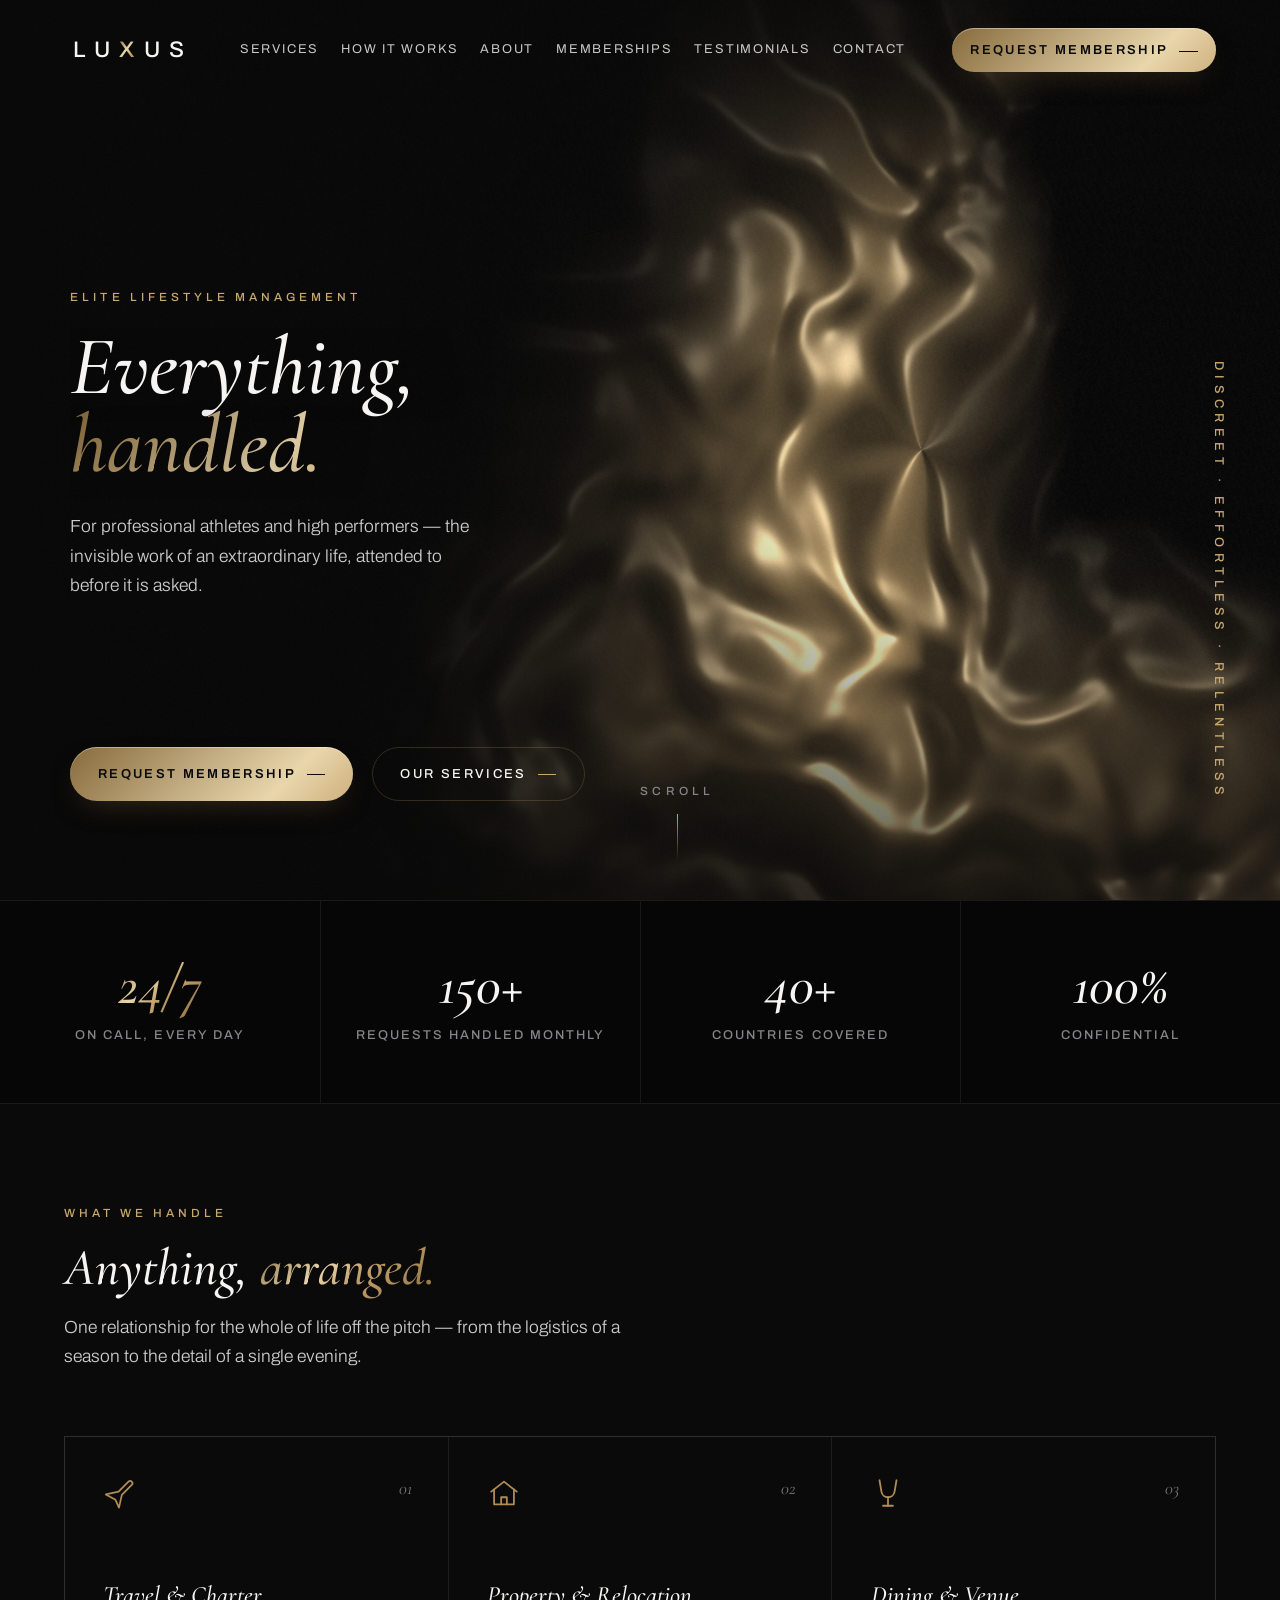
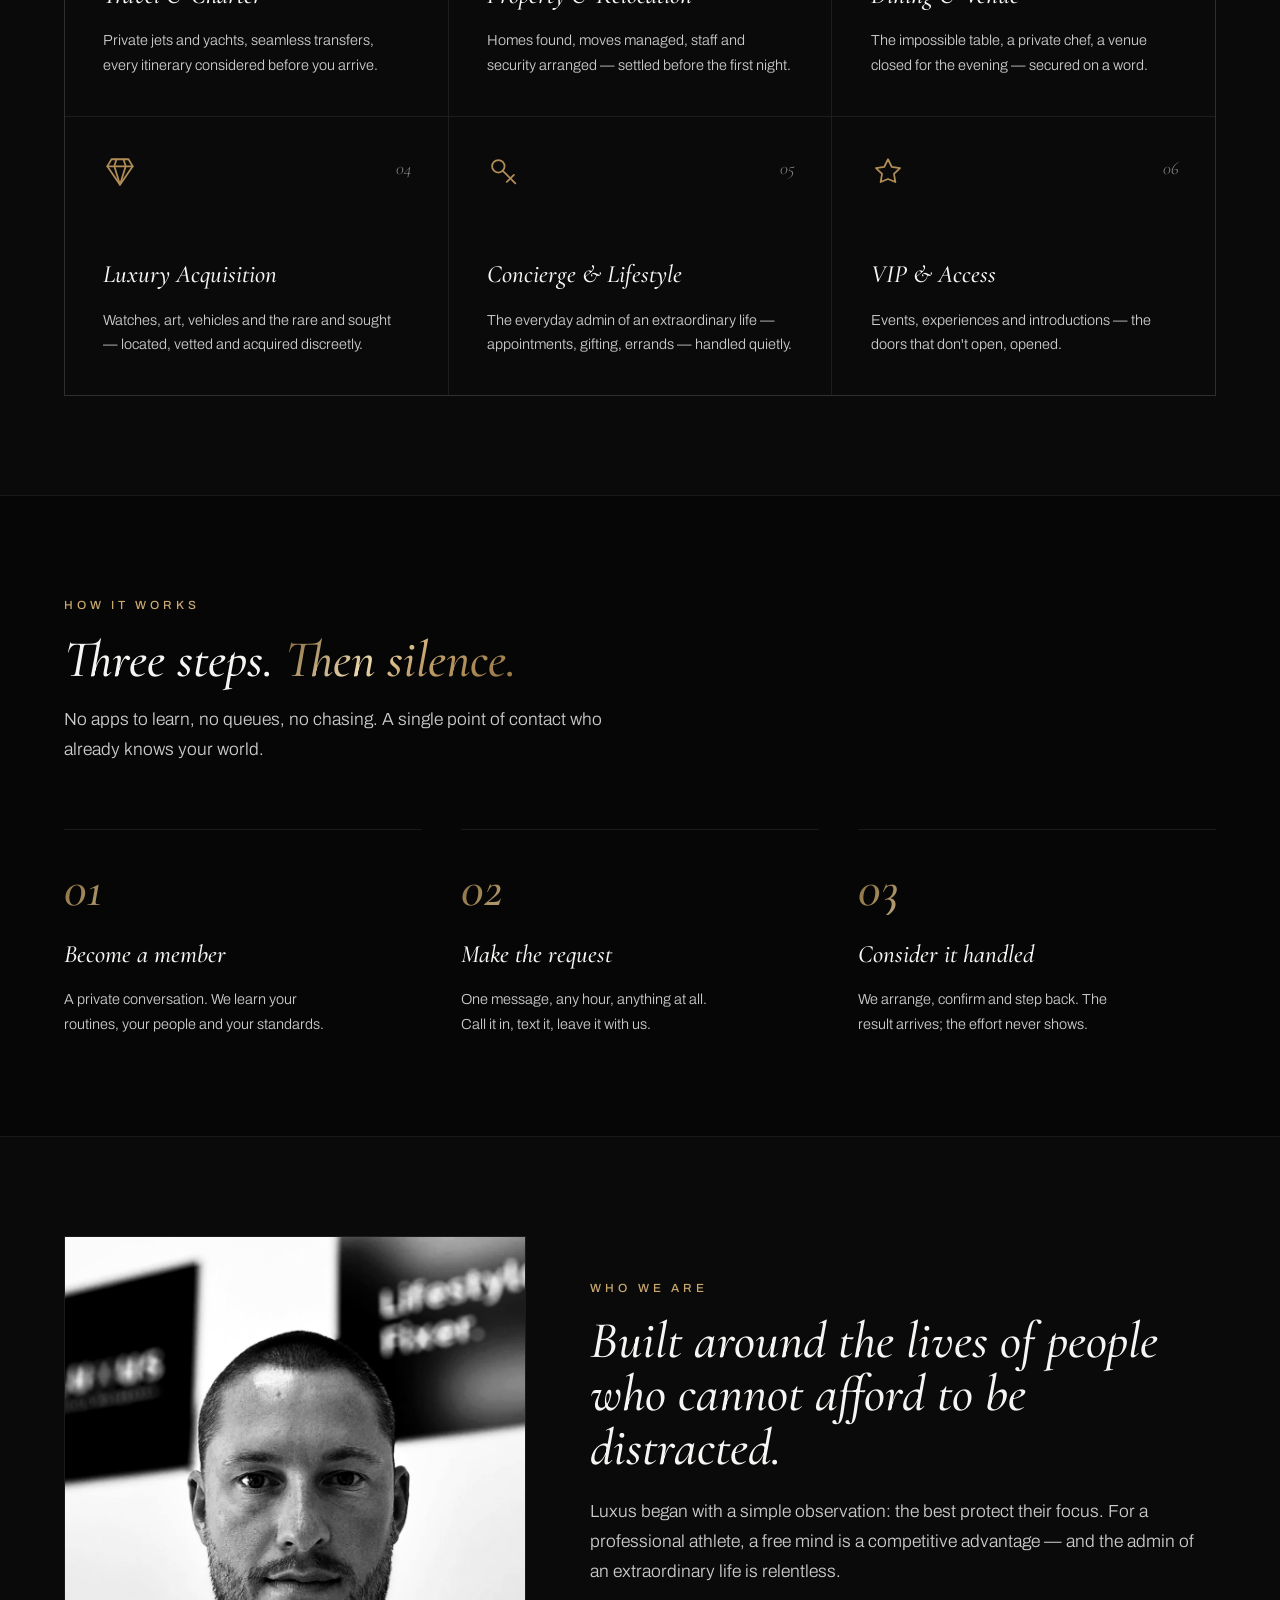
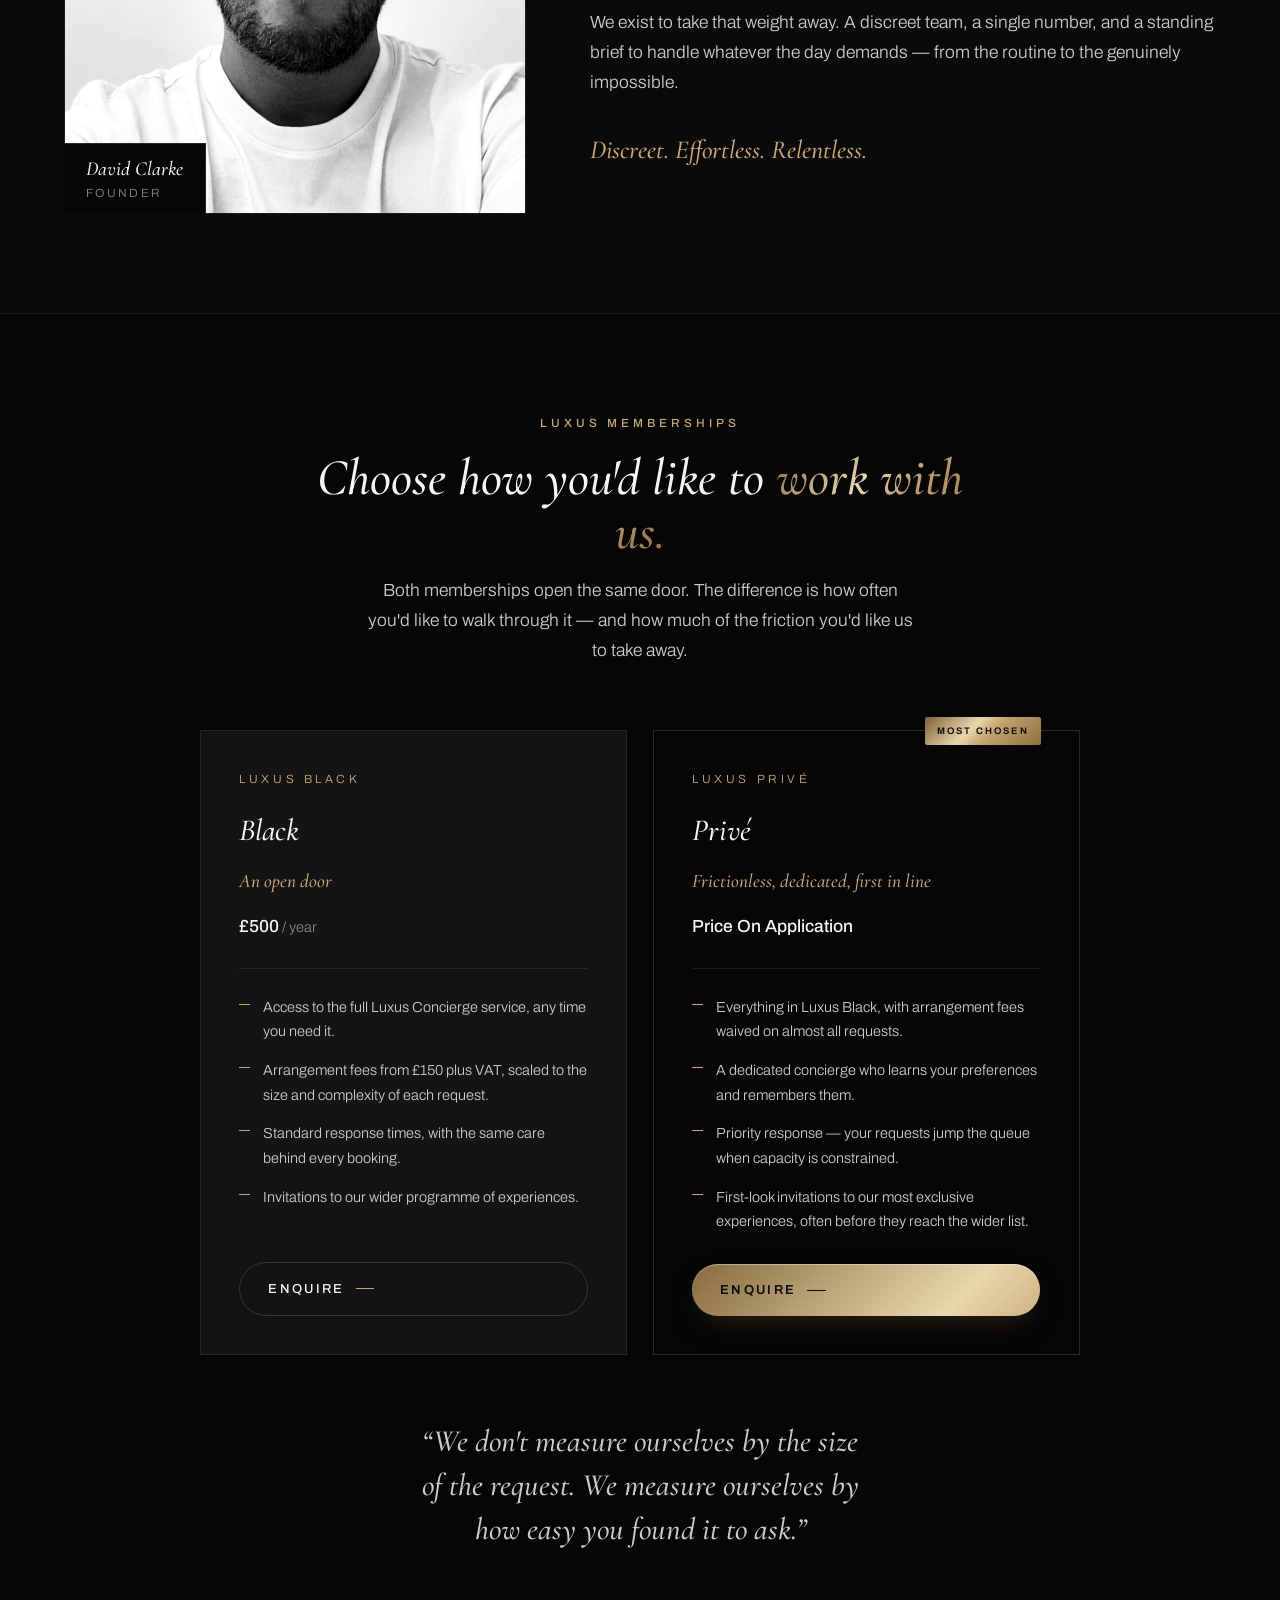
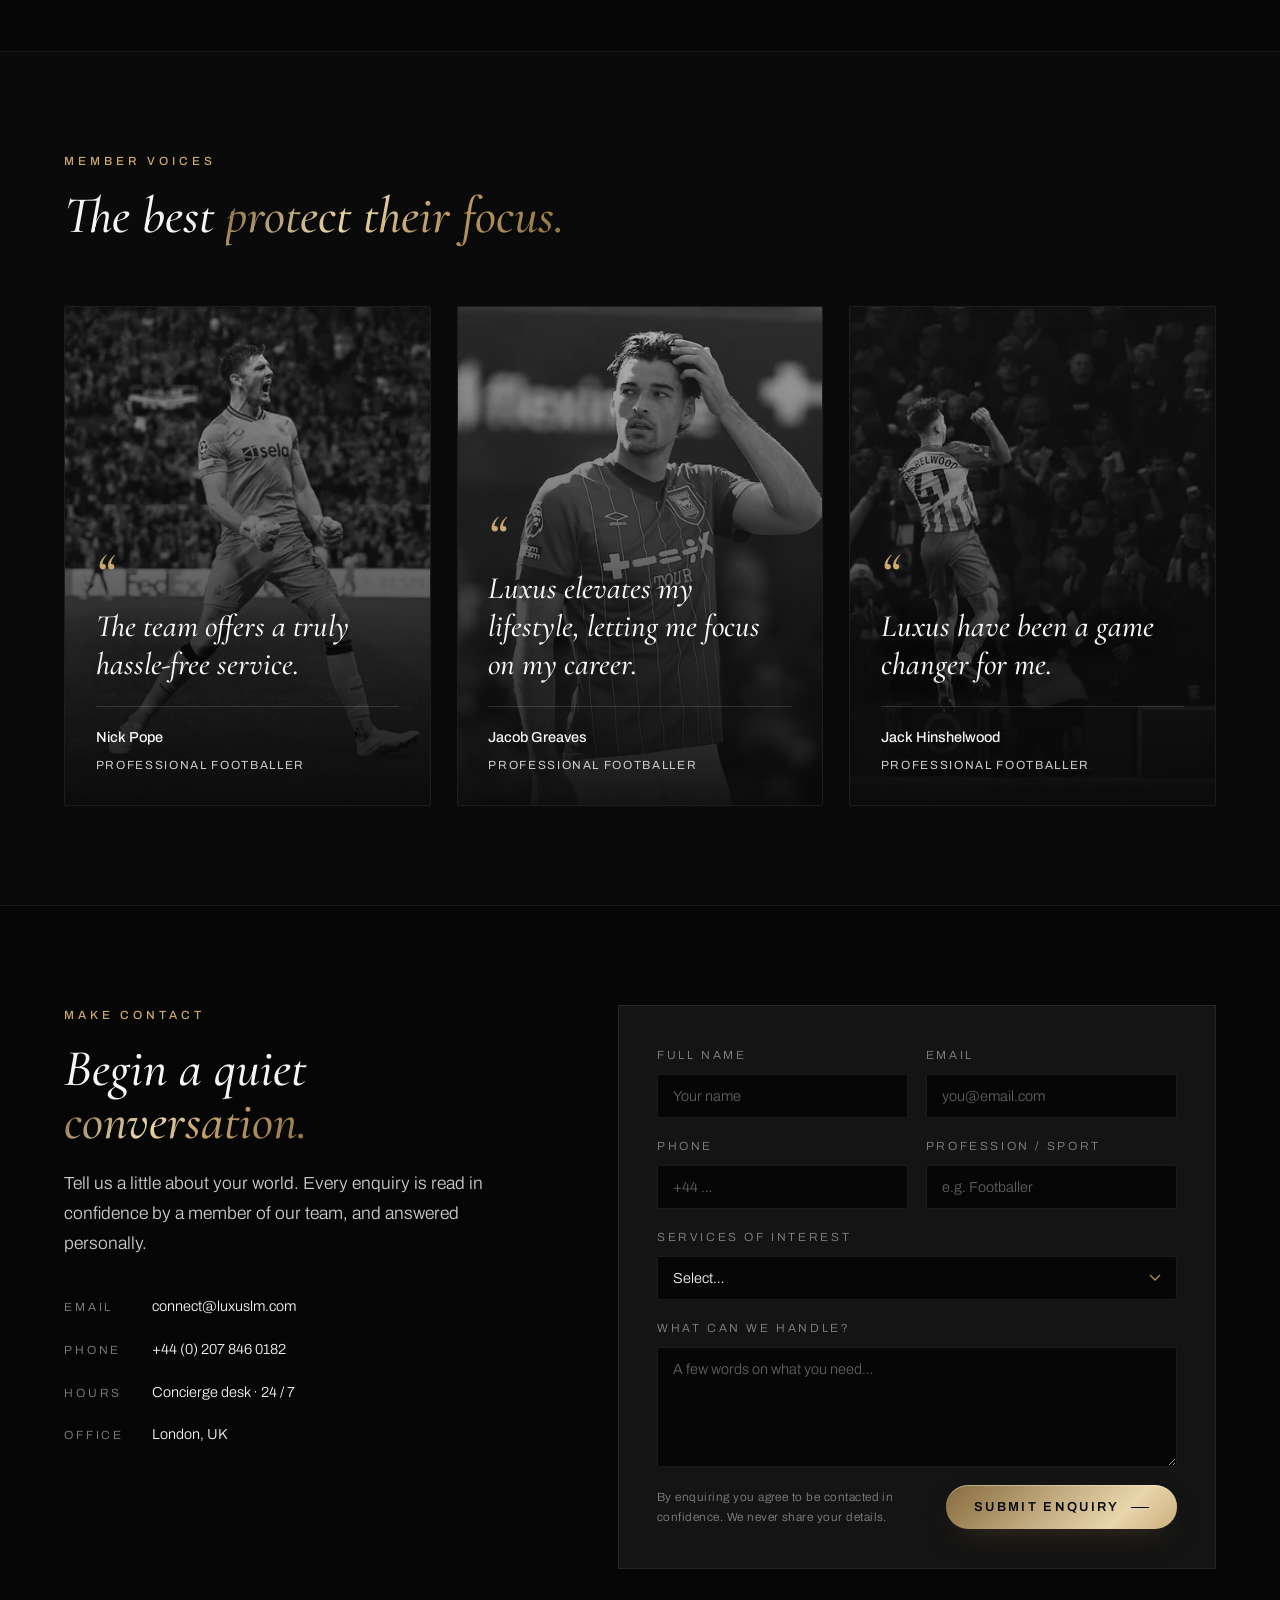
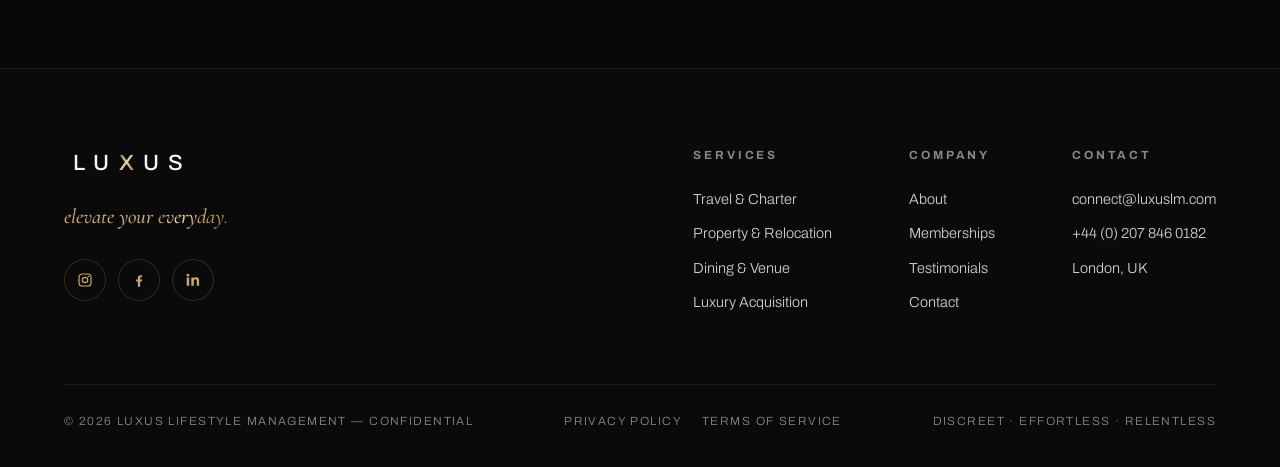
==== commit bbc4d9d7: "Add files via upload" ====
--- a/index.html
+++ b/index.html
@@ -224,7 +224,7 @@
     </div>
     <div class="quotes">
       <figure class="quote reveal">
-        <img class="bg" src="images/pope.png" alt="Nick Pope" />
+        <img class="bg" src="images/pope.webp" alt="Nick Pope" />
         <div class="ov"></div>
         <div class="qc">
           <div class="mark">&ldquo;</div>
@@ -233,7 +233,7 @@
         </div>
       </figure>
       <figure class="quote reveal reveal-d1">
-        <img class="bg" src="images/greaves.png" alt="Jacob Greaves" />
+        <img class="bg" src="images/greaves.webp" alt="Jacob Greaves" />
         <div class="ov"></div>
         <div class="qc">
           <div class="mark">&ldquo;</div>
@@ -242,7 +242,7 @@
         </div>
       </figure>
       <figure class="quote reveal reveal-d2">
-        <img class="bg" src="images/hinshelwood.png" alt="Jack Hinshelwood" />
+        <img class="bg" src="images/hinshelwood.webp" alt="Jack Hinshelwood" />
         <div class="ov"></div>
         <div class="qc">
           <div class="mark">&ldquo;</div>
